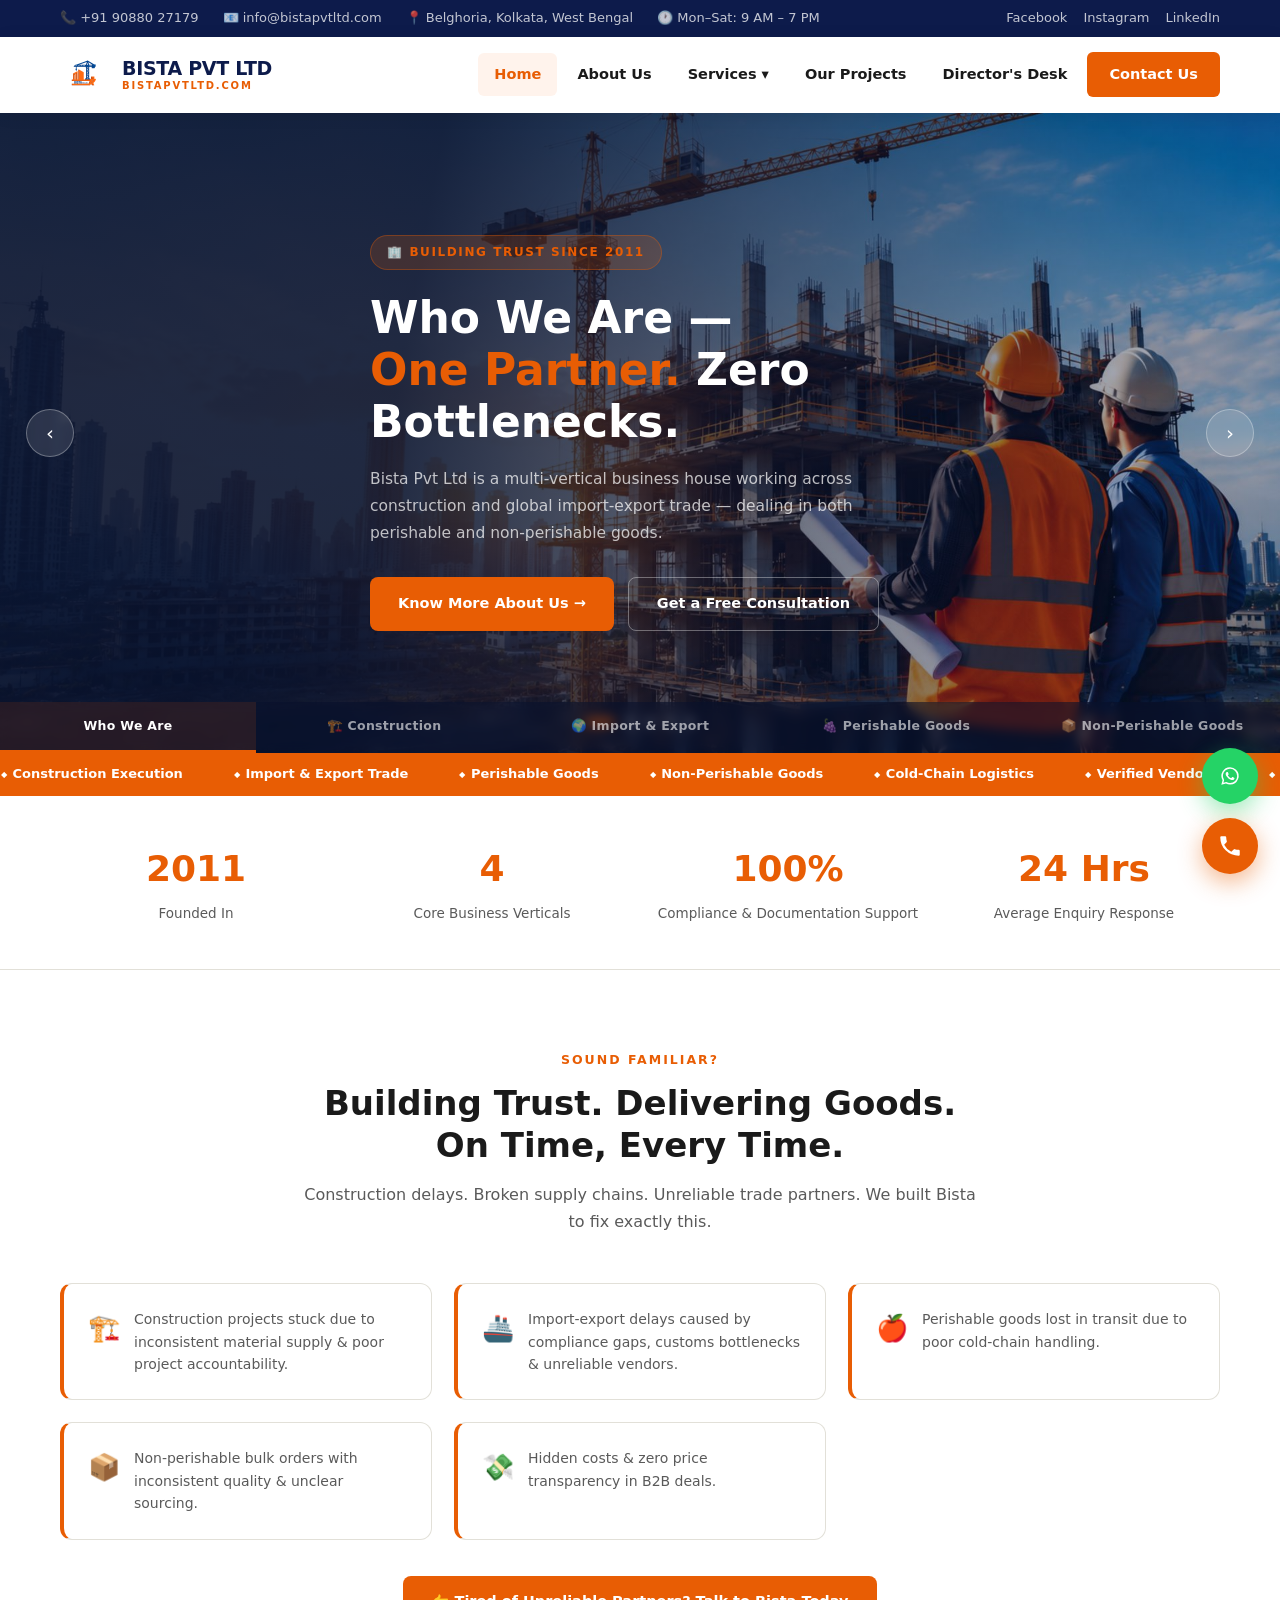
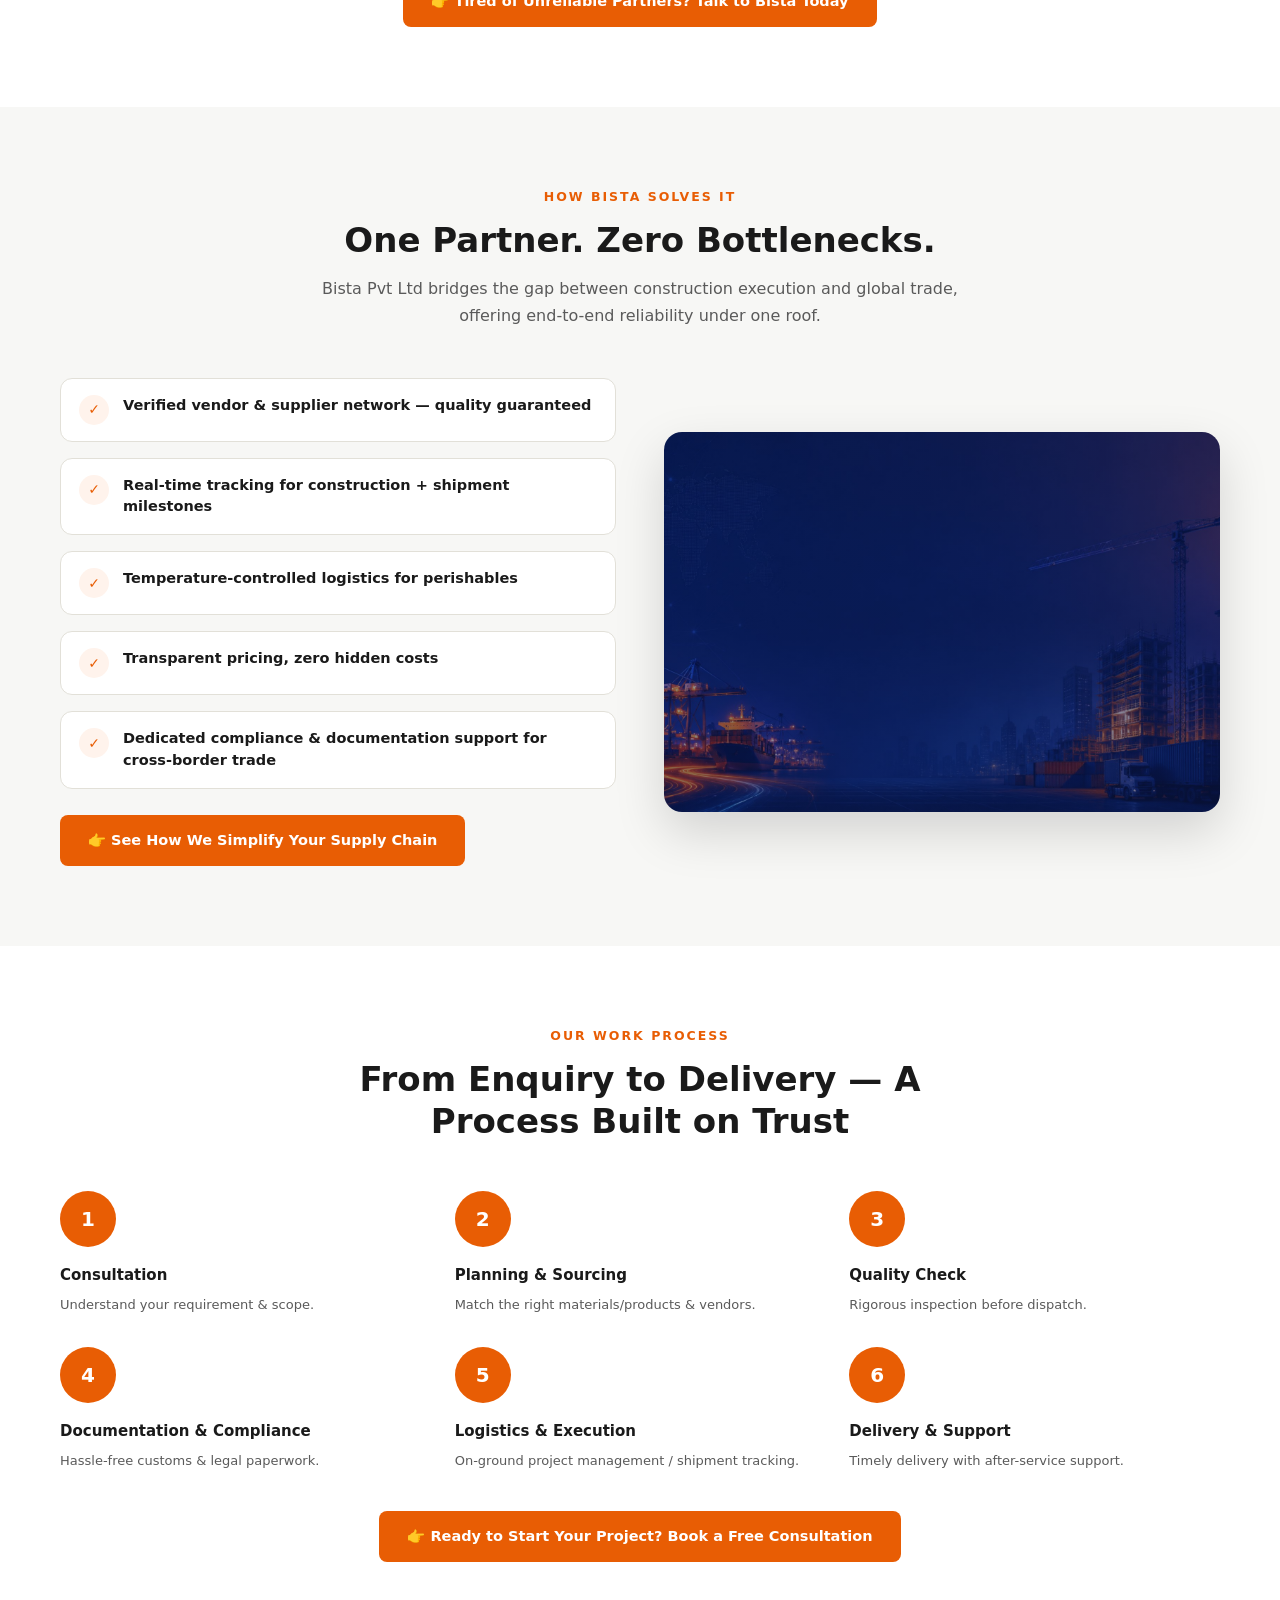
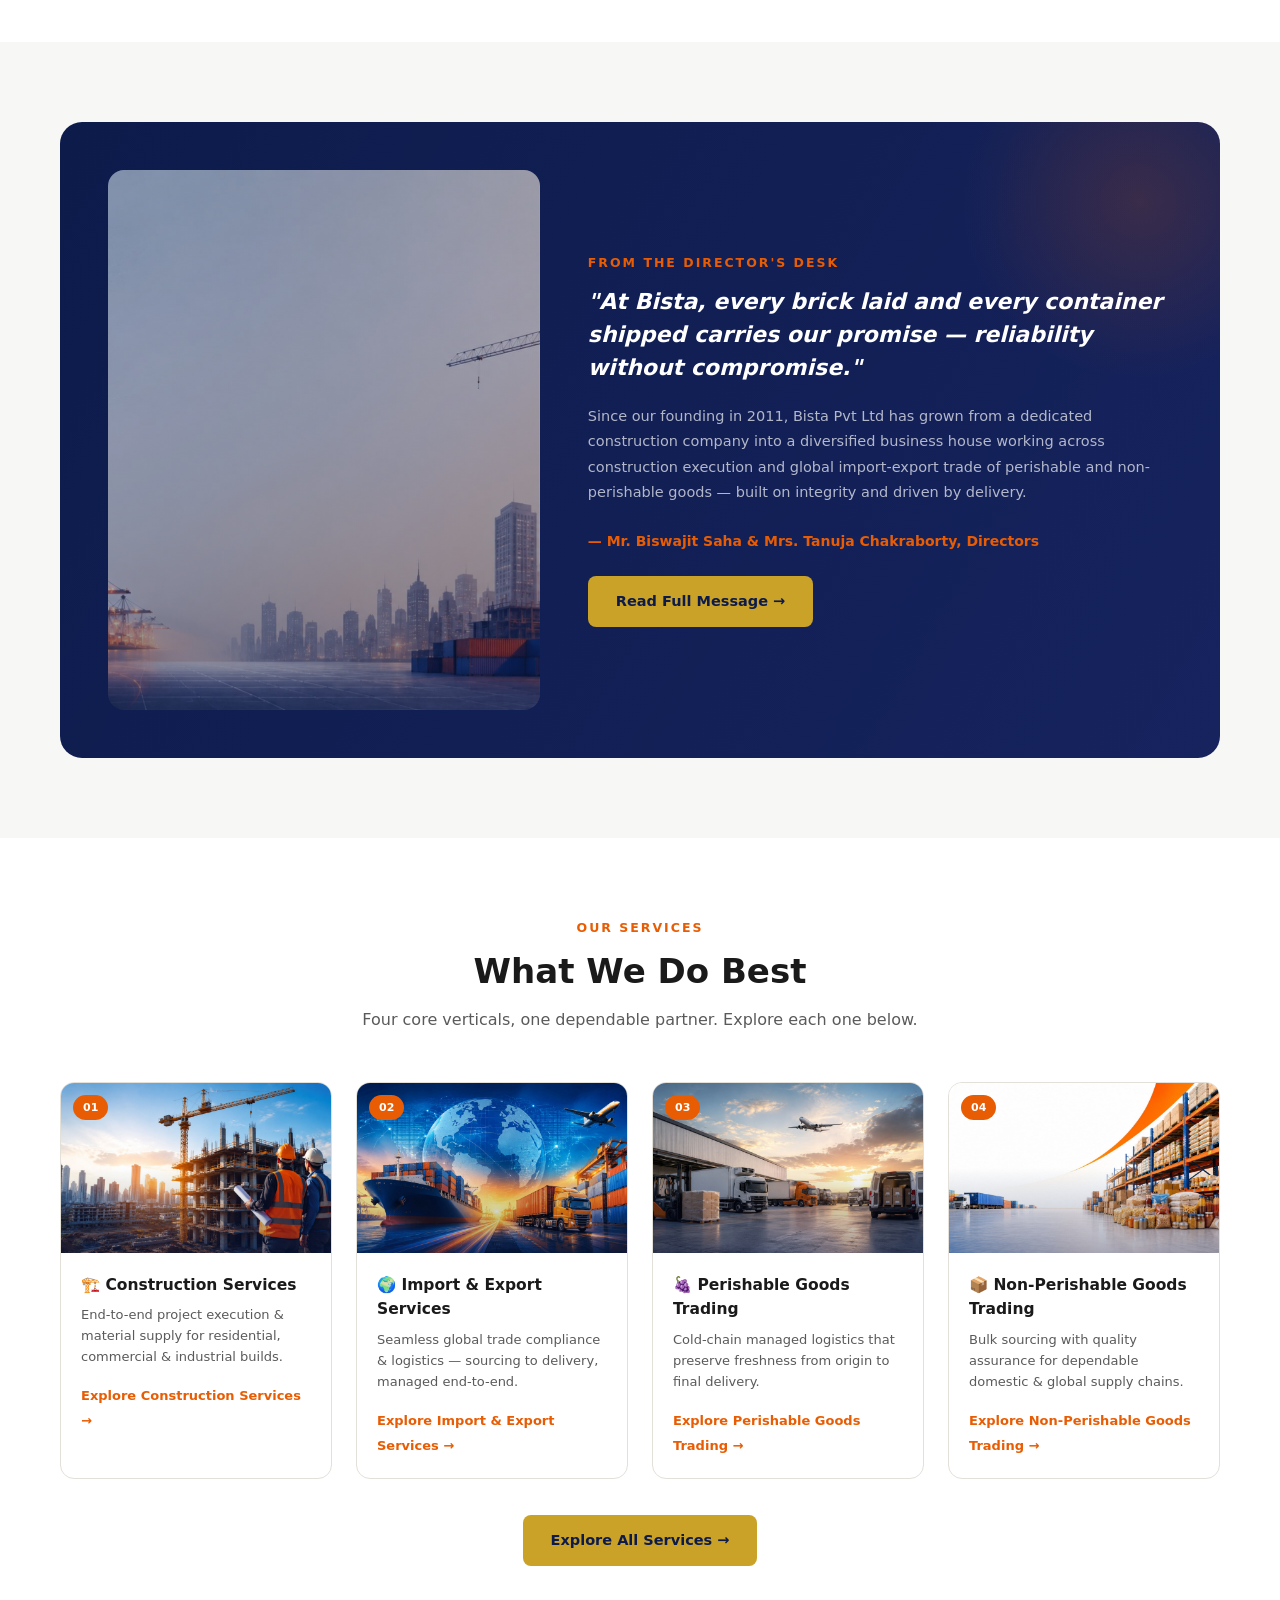
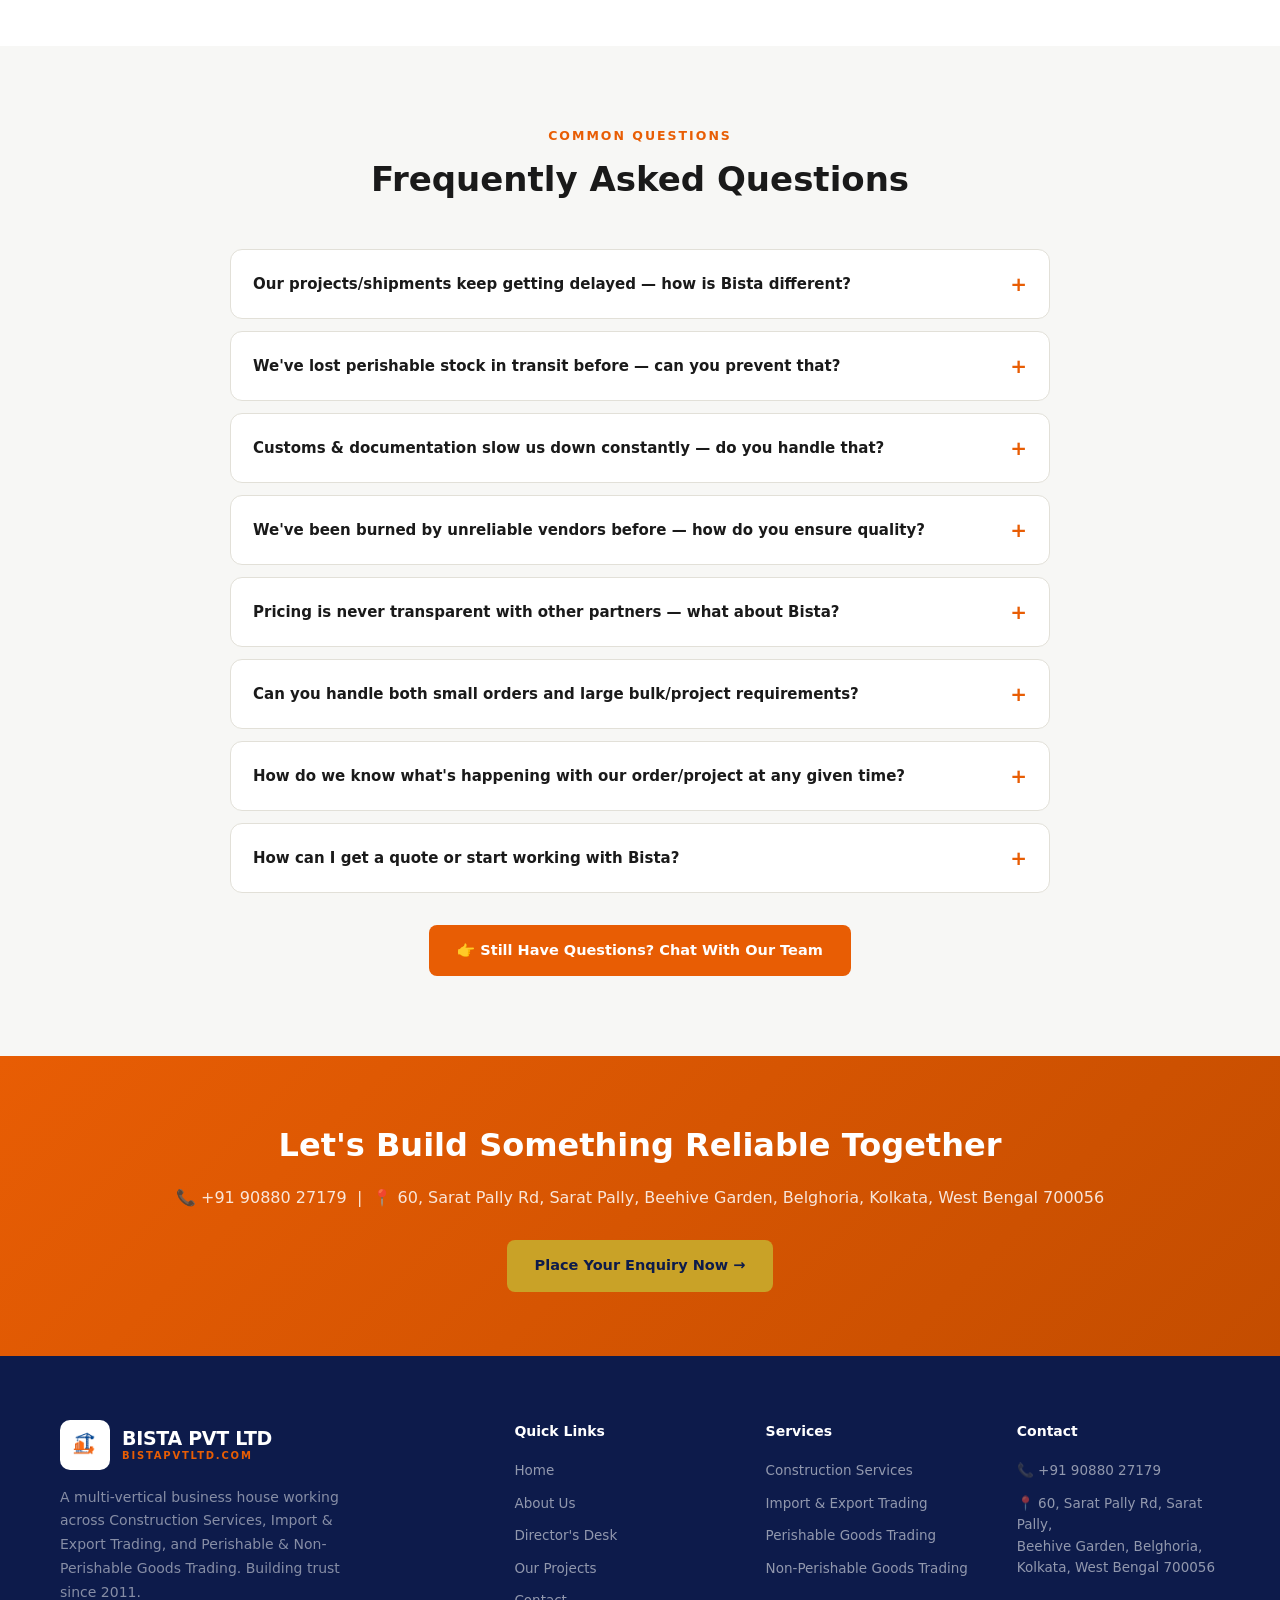
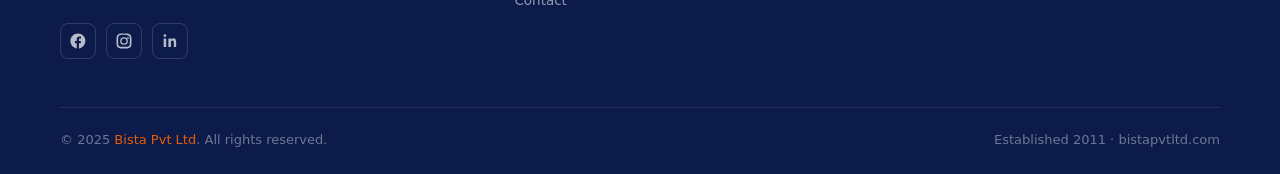
==== index.html @ a2033957 "Updated website" ====
<!DOCTYPE html>
<html lang="en">
<head>
<meta charset="UTF-8">
<meta name="viewport" content="width=device-width, initial-scale=1.0">
<title>Bista Pvt Ltd | Construction, Import-Export & Trading Solutions</title>
<meta name="description" content="Bista Pvt Ltd — multi-vertical business house across Construction Services, Import & Export Trading, and Perishable & Non-Perishable Goods Trading. Reliable, transparent, on time.">
<link rel="icon" type="image/png" href="images/logo-alt.png">
<link rel="stylesheet" href="css/style.css">
</head>
<body>

<!-- TOP BAR -->
<div class="topbar">
  <div class="container">
    <div class="topbar-left">
      <span>📞 +91 90880 27179</span>
      <span>📧 info@bistapvtltd.com</span>
      <span>📍 Belghoria, Kolkata, West Bengal</span>
      <span>🕐 Mon–Sat: 9 AM – 7 PM</span>
    </div>
    <div class="topbar-right">
      <a href="#">Facebook</a>
      <a href="#">Instagram</a>
      <a href="#">LinkedIn</a>
    </div>
  </div>
</div>

<!-- NAVBAR -->
<nav class="main-nav">
  <div class="container">
    <a href="index.html" class="logo">
      <div class="logo-icon">
        <img src="images/logo-alt.png" alt="Bista Pvt Ltd Logo">
      </div>
      <div class="logo-text">
        <strong>BISTA PVT LTD</strong>
        <span>bistapvtltd.com</span>
      </div>
    </a>
    <ul class="nav-links">
      <li class="active"><a href="index.html">Home</a></li>
      <li><a href="pages/about.html">About Us</a></li>
      <li class="dropdown">
        <a href="pages/services.html">Services ▾</a>
        <ul class="dropdown-menu">
          <li><a href="pages/services.html"><span class="dd-icon">📋</span> All Services</a></li>
          <li><a href="pages/construction-services.html"><span class="dd-icon">🏗️</span> Construction Services</a></li>
          <li><a href="pages/import-export-services.html"><span class="dd-icon">🌍</span> Import &amp; Export Services</a></li>
          <li><a href="pages/perishable-goods-trading.html"><span class="dd-icon">🍇</span> Perishable Goods Trading</a></li>
          <li><a href="pages/non-perishable-goods-trading.html"><span class="dd-icon">📦</span> Non-Perishable Goods Trading</a></li>
        </ul>
      </li>
      <li><a href="pages/projects.html">Our Projects</a></li>
      <li><a href="pages/director.html">Director's Desk</a></li>
      <li><a href="pages/contact.html" class="nav-cta">Contact Us</a></li>
    </ul>
    <button class="mobile-toggle" onclick="toggleMobileMenu()"><span></span><span></span><span></span></button>
  </div>
</nav>

<!-- HERO SLIDER -->
<section class="hero-slider" id="heroSlider">

  <div class="hero-slide active" style="background-image:url('images/construction-hero.jpg');" data-tab="0">
    <div class="hero-slide-content">
      <div class="container">
        <div class="hero-tag">🏢 Building Trust Since 2011</div>
        <h1>Who We Are —<br><span>One Partner.</span> Zero Bottlenecks.</h1>
        <p>Bista Pvt Ltd is a multi-vertical business house working across construction and global import-export trade — dealing in both perishable and non-perishable goods.</p>
        <div class="hero-btns">
          <a href="pages/about.html" class="btn btn-primary">Know More About Us →</a>
          <a href="javascript:void(0)" onclick="openLeadForm('Homepage Hero')" class="btn btn-outline">Get a Free Consultation</a>
        </div>
      </div>
    </div>
  </div>

  <div class="hero-slide" style="background-image:url('images/construction-hero.jpg');" data-tab="1">
    <div class="hero-slide-content">
      <div class="container">
        <div class="hero-tag">🏗️ Construction Services</div>
        <h1>Building Projects<br>You Can <span>Depend On.</span></h1>
        <p>Residential, commercial &amp; industrial construction backed by verified material sourcing and hands-on project management from foundation to handover.</p>
        <div class="hero-btns">
          <a href="pages/construction-services.html" class="btn btn-primary">Explore Construction Services →</a>
        </div>
      </div>
    </div>
  </div>

  <div class="hero-slide" style="background-image:url('images/import-export-hero.jpg');" data-tab="2">
    <div class="hero-slide-content">
      <div class="container">
        <div class="hero-tag">🌍 Import &amp; Export Services</div>
        <h1>Global Trade,<br><span>Delivered Reliably.</span></h1>
        <p>Seamless cross-border sourcing, compliance and logistics — connecting Indian quality with international markets, end to end.</p>
        <div class="hero-btns">
          <a href="pages/import-export-services.html" class="btn btn-primary">Explore Import &amp; Export Services →</a>
        </div>
      </div>
    </div>
  </div>

  <div class="hero-slide" style="background-image:url('images/perishable-hero.jpg');" data-tab="3">
    <div class="hero-slide-content">
      <div class="container">
        <div class="hero-tag">🍇 Perishable Goods Trading</div>
        <h1>Freshness, Preserved<br>from <span>Origin to Delivery.</span></h1>
        <p>Cold-chain managed logistics that keep perishable goods fresh and on schedule — every shipment, every time.</p>
        <div class="hero-btns">
          <a href="pages/perishable-goods-trading.html" class="btn btn-primary">Explore Perishable Goods Trading →</a>
        </div>
      </div>
    </div>
  </div>

  <div class="hero-slide" style="background-image:url('images/nonperishable-hero.jpg');" data-tab="4">
    <div class="hero-slide-content">
      <div class="container">
        <div class="hero-tag">📦 Non-Perishable Goods Trading</div>
        <h1>Bulk Sourcing,<br>Built on <span>Quality.</span></h1>
        <p>Dependable domestic &amp; international supply chains for non-perishable goods, backed by strict quality checks.</p>
        <div class="hero-btns">
          <a href="pages/non-perishable-goods-trading.html" class="btn btn-primary">Explore Non-Perishable Goods Trading →</a>
        </div>
      </div>
    </div>
  </div>

  <div class="hero-arrows">
    <div class="hero-arrow prev">‹</div>
    <div class="hero-arrow next">›</div>
  </div>
  <div class="hero-dots"></div>

  <div class="hero-tabs">
    <div class="hero-tab active" data-tab="0">Who We Are</div>
    <div class="hero-tab" data-tab="1">🏗️ Construction</div>
    <div class="hero-tab" data-tab="2">🌍 Import &amp; Export</div>
    <div class="hero-tab" data-tab="3">🍇 Perishable Goods</div>
    <div class="hero-tab" data-tab="4">📦 Non-Perishable Goods</div>
  </div>
</section>

<!-- MARQUEE -->
<div class="strip">
  <div class="strip-inner">
    <span>Construction Execution</span><span>Import &amp; Export Trade</span><span>Perishable Goods</span>
    <span>Non-Perishable Goods</span><span>Cold-Chain Logistics</span><span>Verified Vendors</span>
    <span>Customs &amp; Compliance</span><span>Transparent Pricing</span>
    <span>Construction Execution</span><span>Import &amp; Export Trade</span><span>Perishable Goods</span>
    <span>Non-Perishable Goods</span><span>Cold-Chain Logistics</span><span>Verified Vendors</span>
  </div>
</div>

<!-- STATS -->
<div class="stats-bar">
  <div class="container">
    <div class="stats-grid">
      <div class="stat-item"><div class="num">2011</div><div class="label">Founded In</div></div>
      <div class="stat-item"><div class="num">4</div><div class="label">Core Business Verticals</div></div>
      <div class="stat-item"><div class="num">100%</div><div class="label">Compliance &amp; Documentation Support</div></div>
      <div class="stat-item"><div class="num">24 Hrs</div><div class="label">Average Enquiry Response</div></div>
    </div>
  </div>
</div>

<!-- PAIN POINTS -->
<section class="section">
  <div class="container">
    <div class="section-head center">
      <div class="section-label">Sound Familiar?</div>
      <h2 class="section-title">Building Trust. Delivering Goods. On Time, Every Time.</h2>
      <p class="section-sub">Construction delays. Broken supply chains. Unreliable trade partners. We built Bista to fix exactly this.</p>
    </div>
    <div class="pain-grid">
      <div class="pain-card">
        <div class="pain-icon">🏗️</div>
        <p>Construction projects stuck due to inconsistent material supply &amp; poor project accountability.</p>
      </div>
      <div class="pain-card">
        <div class="pain-icon">🚢</div>
        <p>Import-export delays caused by compliance gaps, customs bottlenecks &amp; unreliable vendors.</p>
      </div>
      <div class="pain-card">
        <div class="pain-icon">🍎</div>
        <p>Perishable goods lost in transit due to poor cold-chain handling.</p>
      </div>
      <div class="pain-card">
        <div class="pain-icon">📦</div>
        <p>Non-perishable bulk orders with inconsistent quality &amp; unclear sourcing.</p>
      </div>
      <div class="pain-card">
        <div class="pain-icon">💸</div>
        <p>Hidden costs &amp; zero price transparency in B2B deals.</p>
      </div>
    </div>
    <div style="text-align:center; margin-top:36px;">
      <a href="javascript:void(0)" onclick="openLeadForm('Pain Points CTA')" class="btn btn-primary">👉 Tired of Unreliable Partners? Talk to Bista Today</a>
    </div>
  </div>
</section>

<!-- HOW BISTA SOLVES IT -->
<section class="section alt">
  <div class="container">
    <div class="section-head center">
      <div class="section-label">How Bista Solves It</div>
      <h2 class="section-title">One Partner. Zero Bottlenecks.</h2>
      <p class="section-sub">Bista Pvt Ltd bridges the gap between construction execution and global trade, offering end-to-end reliability under one roof.</p>
    </div>
    <div class="solve-wrap">
      <div class="solve-list">
        <div class="solve-item"><div class="solve-check">✓</div><p>Verified vendor &amp; supplier network — quality guaranteed</p></div>
        <div class="solve-item"><div class="solve-check">✓</div><p>Real-time tracking for construction + shipment milestones</p></div>
        <div class="solve-item"><div class="solve-check">✓</div><p>Temperature-controlled logistics for perishables</p></div>
        <div class="solve-item"><div class="solve-check">✓</div><p>Transparent pricing, zero hidden costs</p></div>
        <div class="solve-item"><div class="solve-check">✓</div><p>Dedicated compliance &amp; documentation support for cross-border trade</p></div>
        <div style="margin-top:10px;">
          <a href="javascript:void(0)" onclick="openLeadForm('How We Solve It CTA')" class="btn btn-primary">👉 See How We Simplify Your Supply Chain</a>
        </div>
      </div>
      <div class="solve-visual"></div>
    </div>
  </div>
</section>

<!-- WORK PROCESS -->
<section class="section">
  <div class="container">
    <div class="section-head center">
      <div class="section-label">Our Work Process</div>
      <h2 class="section-title">From Enquiry to Delivery — A Process Built on Trust</h2>
    </div>
    <div class="process-grid-6">
      <div class="step">
        <div class="step-num">1</div>
        <h4>Consultation</h4>
        <p>Understand your requirement &amp; scope.</p>
      </div>
      <div class="step">
        <div class="step-num">2</div>
        <h4>Planning &amp; Sourcing</h4>
        <p>Match the right materials/products &amp; vendors.</p>
      </div>
      <div class="step">
        <div class="step-num">3</div>
        <h4>Quality Check</h4>
        <p>Rigorous inspection before dispatch.</p>
      </div>
      <div class="step">
        <div class="step-num">4</div>
        <h4>Documentation &amp; Compliance</h4>
        <p>Hassle-free customs &amp; legal paperwork.</p>
      </div>
      <div class="step">
        <div class="step-num">5</div>
        <h4>Logistics &amp; Execution</h4>
        <p>On-ground project management / shipment tracking.</p>
      </div>
      <div class="step">
        <div class="step-num">6</div>
        <h4>Delivery &amp; Support</h4>
        <p>Timely delivery with after-service support.</p>
      </div>
    </div>
    <div style="text-align:center; margin-top:40px;">
      <a href="javascript:void(0)" onclick="openLeadForm('Process CTA')" class="btn btn-primary">👉 Ready to Start Your Project? Book a Free Consultation</a>
    </div>
  </div>
</section>

<!-- DIRECTOR'S DESK -->
<section class="section alt">
  <div class="container">
    <div class="director-wrap">
      <div class="director-photo"></div>
      <div>
        <div class="section-label" style="color:var(--orange);">From the Director's Desk</div>
        <p class="director-quote">"At Bista, every brick laid and every container shipped carries our promise — reliability without compromise."</p>
        <p class="director-sub">Since our founding in 2011, Bista Pvt Ltd has grown from a dedicated construction company into a diversified business house working across construction execution and global import-export trade of perishable and non-perishable goods — built on integrity and driven by delivery.</p>
        <p class="director-names">— Mr. Biswajit Saha &amp; Mrs. Tanuja Chakraborty, Directors</p>
        <a href="pages/director.html" class="btn btn-gold">Read Full Message →</a>
      </div>
    </div>
  </div>
</section>

<!-- SERVICES — PHOTO CARD GRID -->
<section class="section" id="services">
  <div class="container">
    <div class="section-head center">
      <div class="section-label">Our Services</div>
      <h2 class="section-title">What We Do Best</h2>
      <p class="section-sub">Four core verticals, one dependable partner. Explore each one below.</p>
    </div>

    <div class="service-photo-grid">
      <a href="pages/construction-services.html" class="service-photo-card">
        <div class="photo" style="background-image:url('images/construction-hero.jpg');"><span class="num">01</span></div>
        <div class="body">
          <h4>🏗️ Construction Services</h4>
          <p>End-to-end project execution &amp; material supply for residential, commercial &amp; industrial builds.</p>
          <span class="link">Explore Construction Services →</span>
        </div>
      </a>
      <a href="pages/import-export-services.html" class="service-photo-card">
        <div class="photo" style="background-image:url('images/import-export-hero.jpg');"><span class="num">02</span></div>
        <div class="body">
          <h4>🌍 Import &amp; Export Services</h4>
          <p>Seamless global trade compliance &amp; logistics — sourcing to delivery, managed end-to-end.</p>
          <span class="link">Explore Import &amp; Export Services →</span>
        </div>
      </a>
      <a href="pages/perishable-goods-trading.html" class="service-photo-card">
        <div class="photo" style="background-image:url('images/perishable-hero.jpg');"><span class="num">03</span></div>
        <div class="body">
          <h4>🍇 Perishable Goods Trading</h4>
          <p>Cold-chain managed logistics that preserve freshness from origin to final delivery.</p>
          <span class="link">Explore Perishable Goods Trading →</span>
        </div>
      </a>
      <a href="pages/non-perishable-goods-trading.html" class="service-photo-card">
        <div class="photo" style="background-image:url('images/nonperishable-hero.jpg');"><span class="num">04</span></div>
        <div class="body">
          <h4>📦 Non-Perishable Goods Trading</h4>
          <p>Bulk sourcing with quality assurance for dependable domestic &amp; global supply chains.</p>
          <span class="link">Explore Non-Perishable Goods Trading →</span>
        </div>
      </a>
    </div>

    <div style="text-align:center; margin-top:36px;">
      <a href="pages/services.html" class="btn btn-gold">Explore All Services →</a>
    </div>
  </div>
</section>

<!-- FAQ -->
<section class="section alt">
  <div class="container">
    <div class="section-head center">
      <div class="section-label">Common Questions</div>
      <h2 class="section-title">Frequently Asked Questions</h2>
    </div>
    <div class="faq-list">
      <div class="faq-item">
        <div class="faq-q">Our projects/shipments keep getting delayed — how is Bista different? <span class="faq-plus">+</span></div>
        <div class="faq-a"><p>We track every milestone in real time, so delays are caught early, not after the damage is done.</p></div>
      </div>
      <div class="faq-item">
        <div class="faq-q">We've lost perishable stock in transit before — can you prevent that? <span class="faq-plus">+</span></div>
        <div class="faq-a"><p>Yes, our cold-chain managed logistics keep freshness intact from pickup to delivery.</p></div>
      </div>
      <div class="faq-item">
        <div class="faq-q">Customs &amp; documentation slow us down constantly — do you handle that? <span class="faq-plus">+</span></div>
        <div class="faq-a"><p>Fully. Our team manages compliance &amp; paperwork end-to-end, so shipments don't get stuck.</p></div>
      </div>
      <div class="faq-item">
        <div class="faq-q">We've been burned by unreliable vendors before — how do you ensure quality? <span class="faq-plus">+</span></div>
        <div class="faq-a"><p>Every supplier is pre-verified, and goods go through multi-stage inspection before dispatch.</p></div>
      </div>
      <div class="faq-item">
        <div class="faq-q">Pricing is never transparent with other partners — what about Bista? <span class="faq-plus">+</span></div>
        <div class="faq-a"><p>No hidden costs. You get clear, upfront pricing before work begins.</p></div>
      </div>
      <div class="faq-item">
        <div class="faq-q">Can you handle both small orders and large bulk/project requirements? <span class="faq-plus">+</span></div>
        <div class="faq-a"><p>Yes, we scale our team, sourcing, and logistics to match your order or project size.</p></div>
      </div>
      <div class="faq-item">
        <div class="faq-q">How do we know what's happening with our order/project at any given time? <span class="faq-plus">+</span></div>
        <div class="faq-a"><p>You get visibility at every stage — sourcing, quality check, dispatch, and delivery.</p></div>
      </div>
      <div class="faq-item">
        <div class="faq-q">How can I get a quote or start working with Bista? <span class="faq-plus">+</span></div>
        <div class="faq-a"><p>Fill the enquiry form or contact us directly — response within 24 hours.</p></div>
      </div>
    </div>
    <div style="text-align:center; margin-top:32px;">
      <a href="javascript:void(0)" onclick="openLeadForm('FAQ CTA')" class="btn btn-primary">👉 Still Have Questions? Chat With Our Team</a>
    </div>
  </div>
</section>

<!-- CTA / CONTACT FOOTER -->
<div class="cta-banner">
  <div class="container">
    <h2>Let's Build Something Reliable Together</h2>
    <p>📞 +91 90880 27179 &nbsp;|&nbsp; 📍 60, Sarat Pally Rd, Sarat Pally, Beehive Garden, Belghoria, Kolkata, West Bengal 700056</p>
    <div class="cta-btns">
      <a href="javascript:void(0)" onclick="openLeadForm('Contact Footer CTA')" class="btn btn-gold">Place Your Enquiry Now →</a>
    </div>
  </div>
</div>

<!-- FOOTER -->
<footer>
  <div class="container">
    <div class="footer-grid">
      <div class="footer-brand">
        <a href="index.html" class="footer-logo">
          <div class="logo-icon"><img src="images/logo-alt.png" alt="Bista Pvt Ltd Logo"></div>
          <div class="logo-text"><strong>BISTA PVT LTD</strong><span>bistapvtltd.com</span></div>
        </a>
        <p>A multi-vertical business house working across Construction Services, Import &amp; Export Trading, and Perishable &amp; Non-Perishable Goods Trading. Building trust since 2011.</p>
        <div class="social-links">
          <a href="#" class="social-link" title="Facebook" aria-label="Facebook"><svg viewBox="0 0 24 24"><path d="M22 12.06C22 6.48 17.52 2 11.94 2S1.88 6.48 1.88 12.06c0 5.02 3.66 9.18 8.44 9.94v-7.03H7.9v-2.91h2.42V9.86c0-2.39 1.42-3.71 3.6-3.71 1.04 0 2.13.19 2.13.19v2.35h-1.2c-1.18 0-1.55.74-1.55 1.5v1.8h2.64l-.42 2.91h-2.22V22c4.78-.76 8.44-4.92 8.44-9.94z"/></svg></a>
          <a href="#" class="social-link" title="Instagram" aria-label="Instagram"><svg viewBox="0 0 24 24"><path d="M12 2c2.72 0 3.06.01 4.12.06 1.06.05 1.79.22 2.43.47.66.26 1.22.6 1.77 1.16.55.55.9 1.11 1.16 1.77.25.64.42 1.37.47 2.43.05 1.06.06 1.4.06 4.12s-.01 3.06-.06 4.12c-.05 1.06-.22 1.79-.47 2.43-.26.66-.6 1.22-1.16 1.77-.55.55-1.11.9-1.77 1.16-.64.25-1.37.42-2.43.47-1.06.05-1.4.06-4.12.06s-3.06-.01-4.12-.06c-1.06-.05-1.79-.22-2.43-.47-.66-.26-1.22-.6-1.77-1.16-.55-.55-.9-1.11-1.16-1.77-.25-.64-.42-1.37-.47-2.43C2.01 15.06 2 14.72 2 12s.01-3.06.06-4.12c.05-1.06.22-1.79.47-2.43.26-.66.6-1.22 1.16-1.77.55-.55 1.11-.9 1.77-1.16.64-.25 1.37-.42 2.43-.47C8.94 2.01 9.28 2 12 2zm0 1.8c-2.67 0-2.99.01-4.04.06-.87.04-1.34.18-1.66.31-.42.16-.71.36-1.02.67-.31.31-.51.6-.67 1.02-.13.32-.27.79-.31 1.66C4.25 8.71 4.24 9.03 4.24 12s.01 2.99.06 4.04c.04.87.18 1.34.31 1.66.16.42.36.71.67 1.02.31.31.6.51 1.02.67.32.13.79.27 1.66.31 1.05.05 1.37.06 4.04.06s2.99-.01 4.04-.06c.87-.04 1.34-.18 1.66-.31.42-.16.71-.36 1.02-.67.31-.31.51-.6.67-1.02.13-.32.27-.79.31-1.66.05-1.05.06-1.37.06-4.04s-.01-2.99-.06-4.04c-.04-.87-.18-1.34-.31-1.66-.16-.42-.36-.71-.67-1.02-.31-.31-.6-.51-1.02-.67-.32-.13-.79-.27-1.66-.31C14.99 3.81 14.67 3.8 12 3.8zm0 3.05a5.15 5.15 0 1 1 0 10.3 5.15 5.15 0 0 1 0-10.3zm0 1.8a3.35 3.35 0 1 0 0 6.7 3.35 3.35 0 0 0 0-6.7zm5.35-2a1.2 1.2 0 1 1 0 2.4 1.2 1.2 0 0 1 0-2.4z"/></svg></a>
          <a href="#" class="social-link" title="LinkedIn" aria-label="LinkedIn"><svg viewBox="0 0 24 24"><path d="M6.94 8.5H3.56V20h3.38V8.5zM5.25 3c-1.15 0-1.9.76-1.9 1.76 0 .98.73 1.76 1.87 1.76h.02c1.17 0 1.9-.78 1.9-1.76C7.12 3.76 6.4 3 5.25 3zM20.45 20h-3.38v-6.1c0-1.46-.52-2.46-1.83-2.46-1 0-1.6.67-1.86 1.32-.1.23-.12.55-.12.87V20H9.9s.04-10.53 0-11.5h3.38v1.63c.45-.7 1.25-1.7 3.04-1.7 2.22 0 3.88 1.45 3.88 4.56V20z"/></svg></a>
        </div>
      </div>
      <div class="footer-col">
        <h4>Quick Links</h4>
        <a href="index.html">Home</a>
        <a href="pages/about.html">About Us</a>
        <a href="pages/director.html">Director's Desk</a>
        <a href="pages/projects.html">Our Projects</a>
        <a href="pages/contact.html">Contact</a>
      </div>
      <div class="footer-col">
        <h4>Services</h4>
        <a href="pages/construction-services.html">Construction Services</a>
        <a href="pages/import-export-services.html">Import &amp; Export Trading</a>
        <a href="pages/perishable-goods-trading.html">Perishable Goods Trading</a>
        <a href="pages/non-perishable-goods-trading.html">Non-Perishable Goods Trading</a>
      </div>
      <div class="footer-col">
        <h4>Contact</h4>
        <p>📞 +91 90880 27179</p>
        <p>📍 60, Sarat Pally Rd, Sarat Pally,<br>Beehive Garden, Belghoria,<br>Kolkata, West Bengal 700056</p>
      </div>
    </div>
    <div class="footer-bottom">
      <span>© 2025 <span class="brand">Bista Pvt Ltd</span>. All rights reserved.</span>
      <span>Established 2011 · bistapvtltd.com</span>
    </div>
  </div>
</footer>

<!-- FLOATING ACTION BUTTONS -->
<div class="float-stack">
  <a href="https://wa.me/919088027179" target="_blank" rel="noopener" class="float-btn wa" title="Chat on WhatsApp">
    <svg viewBox="0 0 24 24"><path d="M17.6 6.32A7.85 7.85 0 0 0 12.05 4a7.94 7.94 0 0 0-6.9 11.9L4 20l4.2-1.1a7.9 7.9 0 0 0 3.85 1h.01a7.94 7.94 0 0 0 5.54-13.58zm-5.55 12.2h-.01a6.6 6.6 0 0 1-3.36-.92l-.24-.14-2.5.66.67-2.44-.16-.25a6.58 6.58 0 0 1 10.24-8.16 6.5 6.5 0 0 1 1.94 4.65 6.6 6.6 0 0 1-6.58 6.6zm3.6-4.93c-.2-.1-1.17-.58-1.35-.64-.18-.07-.31-.1-.45.1-.13.19-.51.64-.62.78-.11.13-.23.15-.42.05-.2-.1-.83-.3-1.58-.97a5.9 5.9 0 0 1-1.1-1.35c-.11-.2 0-.3.09-.4.09-.1.2-.24.3-.36.1-.12.13-.2.2-.33.06-.13.03-.25-.02-.35-.05-.1-.45-1.07-.61-1.47-.16-.38-.33-.33-.45-.34h-.38c-.13 0-.35.05-.53.25s-.7.68-.7 1.65.72 1.92.82 2.05c.1.13 1.4 2.15 3.4 3.01.48.2.85.33 1.14.42.48.15.91.13 1.26.08.38-.06 1.17-.48 1.34-.94.16-.46.16-.86.11-.94-.05-.09-.18-.14-.38-.24z"/></svg>
  </a>
  <a href="tel:+919088027179" class="float-btn call" title="Call Bista Pvt Ltd">
    <svg viewBox="0 0 24 24"><path d="M6.62 10.79a15.05 15.05 0 0 0 6.59 6.59l2.2-2.2a1 1 0 0 1 1.02-.24 11.36 11.36 0 0 0 3.57.57 1 1 0 0 1 1 1V20a1 1 0 0 1-1 1A17 17 0 0 1 3 4a1 1 0 0 1 1-1h3.5a1 1 0 0 1 1 1 11.36 11.36 0 0 0 .57 3.57 1 1 0 0 1-.25 1.02z"/></svg>
  </a>
</div>

<!-- LEAD FORM MODAL -->
<div class="modal-overlay" id="leadModal">
  <div class="modal-box">
    <span class="modal-close" onclick="closeLeadForm()">✕</span>
    <h3>Place Your Enquiry</h3>
    <p class="modal-sub">Fill this in and our team will respond within 24 hours.</p>
    <form id="leadForm" onsubmit="submitLeadForm(event)">
      <input type="hidden" id="leadSource" name="source">
      <div class="form-group">
        <label>Your Name *</label>
        <input type="text" name="name" placeholder="Eg: Rajesh Kumar">
      </div>
      <div class="form-group">
        <label>Phone Number *</label>
        <input type="tel" name="phone" placeholder="+91 XXXXX XXXXX">
      </div>
      <div class="form-group">
        <label>What Are You Looking For?</label>
        <select name="service">
          <option value="">Select a service</option>
          <option>Construction Services</option>
          <option>Import &amp; Export Services</option>
          <option>Perishable Goods Trading</option>
          <option>Non-Perishable Goods Trading</option>
          <option>General Enquiry</option>
        </select>
      </div>
      <div class="form-group">
        <label>Message</label>
        <textarea name="message" placeholder="Tell us what you need..."></textarea>
      </div>
      <button type="submit" class="btn btn-primary btn-block">Submit Enquiry →</button>
    </form>
  </div>
</div>

<script src="js/main.js"></script>
</body>
</html>
---- css/style.css ----
/* ===========================================================
   BISTA PVT LTD — MAIN STYLESHEET
   =========================================================== */
:root {
  --navy: #0D1B4B;
  --navy-light: #16235E;
  --orange: #E85D04;
  --orange-dark: #C44D00;
  --orange-light: #FFF3EC;
  --gold: #C9A227;
  --charcoal: #1A1A1A;
  --gray: #5A5A5A;
  --light-bg: #F7F7F5;
  --white: #FFFFFF;
  --border: #E2E0D8;
  --green: #25D366;
  --font: 'Segoe UI', system-ui, -apple-system, sans-serif;
}

* { margin: 0; padding: 0; box-sizing: border-box; }

body {
  font-family: var(--font);
  color: var(--charcoal);
  background: var(--white);
  line-height: 1.6;
}

a { text-decoration: none; color: inherit; }
ul { list-style: none; }
img { max-width: 100%; display: block; }

.container { max-width: 1240px; margin: 0 auto; padding: 0 40px; }

/* ===================== TOP BAR ===================== */
.topbar {
  background: var(--navy);
  color: rgba(255,255,255,0.75);
  font-size: 13px;
  padding: 8px 0;
}
.topbar .container {
  display: flex; justify-content: space-between; align-items: center;
}
.topbar-left { display: flex; gap: 24px; }
.topbar-left span { display: flex; align-items: center; gap: 6px; }
.topbar-right { display: flex; gap: 16px; }
.topbar-right a { color: rgba(255,255,255,0.75); transition: color .2s; }
.topbar-right a:hover { color: var(--orange); }

/* ===================== NAVBAR ===================== */
nav.main-nav {
  position: sticky; top: 0; z-index: 200;
  background: var(--white);
  box-shadow: 0 2px 16px rgba(0,0,0,0.08);
}
nav.main-nav .container {
  display: flex; align-items: center; justify-content: space-between;
  height: 76px;
}
.logo { display: flex; align-items: center; gap: 12px; }
.logo-icon {
  width: 50px; height: 50px;
  display: flex; align-items: center; justify-content: center;
  flex-shrink: 0;
}
.logo-icon img { width: 100%; height: 100%; object-fit: contain; }
.logo-text { line-height: 1.2; }
.logo-text strong { display: block; font-size: 19px; font-weight: 800; color: var(--navy); letter-spacing: -0.3px; }
.logo-text span { display: block; font-size: 10px; font-weight: 600; color: var(--orange); letter-spacing: 1.8px; text-transform: uppercase; }

.nav-links { display: flex; align-items: center; gap: 4px; }
.nav-links > li { position: relative; }
.nav-links > li > a {
  display: block; padding: 10px 16px; font-size: 14.5px; font-weight: 600;
  color: var(--charcoal); border-radius: 6px; transition: all .2s;
}
.nav-links > li > a:hover, .nav-links > li.active > a { color: var(--orange); background: var(--orange-light); }

.dropdown { position: relative; }
.dropdown-menu {
  position: absolute; top: 100%; left: 0; background: var(--white);
  min-width: 260px; box-shadow: 0 12px 32px rgba(0,0,0,0.12);
  border-radius: 10px; padding: 10px; opacity: 0; visibility: hidden;
  transform: translateY(8px); transition: all .2s; border: 1px solid var(--border);
}
.dropdown:hover .dropdown-menu { opacity: 1; visibility: visible; transform: translateY(0); }
.dropdown-menu li a {
  display: flex; align-items: center; gap: 10px; padding: 10px 12px;
  border-radius: 8px; font-size: 13.5px; font-weight: 500; color: var(--charcoal);
  transition: all .15s;
}
.dropdown-menu li a:hover { background: var(--orange-light); color: var(--orange); padding-left: 16px; }
.dropdown-menu li a .dd-icon { font-size: 16px; width: 22px; text-align: center; }

.nav-cta {
  background: var(--orange); color: #fff !important; padding: 11px 22px !important;
  border-radius: 8px; font-weight: 700 !important; transition: background .2s !important;
}
.nav-cta:hover { background: var(--orange-dark) !important; }

.mobile-toggle { display: none; flex-direction: column; gap: 5px; cursor: pointer; background: none; border: none; }
.mobile-toggle span { width: 26px; height: 3px; background: var(--navy); border-radius: 2px; }

/* ===================== HERO SLIDER (animated, 4 services) ===================== */
.hero-slider { position: relative; overflow: hidden; height: 640px; background: var(--navy); }
.hero-slide {
  position: absolute; inset: 0; opacity: 0; visibility: hidden;
  transition: opacity 1.1s ease, visibility 1.1s;
  background-size: cover; background-position: center; z-index: 1;
}
.hero-slide.active { opacity: 1; visibility: visible; z-index: 2; }
.hero-slide::before {
  content: ''; position: absolute; inset: 0;
  background: linear-gradient(100deg, rgba(8,18,45,0.90) 32%, rgba(8,18,45,0.45) 75%, rgba(8,18,45,0.25) 100%);
}
.hero-slide-content { position: relative; z-index: 3; height: 100%; display: flex; align-items: center; }
.hero-slide-content .container { max-width: 620px; }
.hero-tag {
  display: inline-flex; align-items: center; gap: 8px; background: rgba(232,93,4,0.18);
  color: var(--orange); font-size: 12px; font-weight: 700; letter-spacing: 1.6px; text-transform: uppercase;
  padding: 7px 16px; border-radius: 20px; margin-bottom: 22px; border: 1px solid rgba(232,93,4,0.35);
}
.hero-slide-content h1 { font-size: 44px; font-weight: 800; color: #fff; line-height: 1.18; margin-bottom: 18px; }
.hero-slide-content h1 span { color: var(--orange); }
.hero-slide-content p { color: rgba(255,255,255,0.72); font-size: 15.5px; line-height: 1.75; margin-bottom: 30px; max-width: 520px; }
.hero-btns { display: flex; gap: 14px; flex-wrap: wrap; }

.hero-arrows { position: absolute; top: 50%; transform: translateY(-50%); display: flex; justify-content: space-between; width: 100%; padding: 0 26px; z-index: 5; pointer-events: none; }
.hero-arrow {
  pointer-events: all; width: 48px; height: 48px; border-radius: 50%; background: rgba(255,255,255,0.12);
  border: 1px solid rgba(255,255,255,0.3); color: #fff; display: flex; align-items: center; justify-content: center;
  cursor: pointer; font-size: 20px; transition: all .2s; backdrop-filter: blur(4px);
}
.hero-arrow:hover { background: var(--orange); border-color: var(--orange); }
.hero-dots { position: absolute; bottom: 26px; left: 50%; transform: translateX(-50%); display: flex; gap: 10px; z-index: 5; }
.hero-dot { width: 10px; height: 10px; border-radius: 50%; background: rgba(255,255,255,0.4); cursor: pointer; transition: all .25s; }
.hero-dot.active { background: var(--orange); width: 30px; border-radius: 6px; }
.hero-progress { position: absolute; bottom: 0; left: 0; height: 4px; background: var(--orange); z-index: 5; width: 0%; }

/* small service labels strip along the bottom edge of the slider */
.hero-tabs { position: absolute; bottom: 0; left: 0; right: 0; z-index: 5; display: flex; background: rgba(8,18,45,0.55); backdrop-filter: blur(6px); }
.hero-tab {
  flex: 1; text-align: center; padding: 14px 8px; font-size: 12.5px; font-weight: 700; color: rgba(255,255,255,0.6);
  cursor: pointer; border-bottom: 3px solid transparent; transition: all .25s; letter-spacing: 0.3px;
}
.hero-tab.active { color: #fff; border-bottom-color: var(--orange); background: rgba(232,93,4,0.12); }
.hero-tab:hover { color: #fff; }

.btn {
  display: inline-flex; align-items: center; gap: 8px; padding: 14px 28px; border-radius: 8px;
  font-weight: 700; font-size: 14.5px; cursor: pointer; border: none; transition: all .2s;
}
.btn-primary { background: var(--orange); color: #fff; }
.btn-primary:hover { background: var(--orange-dark); transform: translateY(-2px); box-shadow: 0 10px 24px rgba(232,93,4,0.3); }
.btn-outline { background: transparent; color: #fff; border: 1.5px solid rgba(255,255,255,0.35); }
.btn-outline:hover { border-color: #fff; background: rgba(255,255,255,0.08); }
.btn-gold { background: var(--gold); color: var(--navy); }
.btn-gold:hover { background: #b08e1f; transform: translateY(-2px); }
.btn-block { width: 100%; justify-content: center; padding: 14px; }

.hero-cards { display: grid; gap: 16px; }
.hero-division-card {
  background: rgba(255,255,255,0.07); border: 1px solid rgba(255,255,255,0.14);
  border-radius: 14px; padding: 22px; display: flex; gap: 16px; align-items: flex-start;
  transition: all .25s; cursor: pointer;
}
.hero-division-card:hover { background: rgba(255,255,255,0.12); transform: translateX(6px); }
.hdc-icon {
  width: 52px; height: 52px; border-radius: 12px; background: var(--orange);
  display: flex; align-items: center; justify-content: center; font-size: 24px; flex-shrink: 0;
}
.hdc-text h4 { color: #fff; font-size: 16px; font-weight: 700; margin-bottom: 4px; }
.hdc-text p { color: rgba(255,255,255,0.6); font-size: 13px; line-height: 1.5; }

/* ===================== STRIP / MARQUEE ===================== */
.strip {
  background: var(--orange); padding: 11px 0; overflow: hidden;
}
.strip-inner { display: flex; gap: 50px; animation: marquee 22s linear infinite; width: max-content; }
@keyframes marquee { from { transform: translateX(0); } to { transform: translateX(-50%); } }
.strip-inner span { font-size: 13px; font-weight: 700; color: #fff; white-space: nowrap; }
.strip-inner span::before { content: '⬥  '; }

/* ===================== STATS BAR ===================== */
.stats-bar { background: var(--white); padding: 44px 0; border-bottom: 1px solid var(--border); }
.stats-grid { display: grid; grid-template-columns: repeat(4, 1fr); gap: 24px; text-align: center; }
.stat-item .num { font-size: 36px; font-weight: 800; color: var(--orange); }
.stat-item .label { font-size: 13.5px; color: var(--gray); margin-top: 6px; }

/* ===================== SECTIONS ===================== */
.section { padding: 80px 0; }
.section.alt { background: var(--light-bg); }
.section.dark { background: var(--navy); color: #fff; }
.section-head { max-width: 680px; margin-bottom: 48px; }
.section-head.center { margin-left: auto; margin-right: auto; text-align: center; }
.section-label {
  font-size: 12.5px; font-weight: 800; letter-spacing: 2px; text-transform: uppercase;
  color: var(--orange); margin-bottom: 12px;
}
.section-title { font-size: 34px; font-weight: 800; line-height: 1.25; margin-bottom: 14px; }
.section.dark .section-title { color: #fff; }
.section-sub { font-size: 16px; color: var(--gray); line-height: 1.7; }
.section.dark .section-sub { color: rgba(255,255,255,0.65); }

/* ===================== DIVISION CARDS (3 business units) ===================== */
.divisions-grid { display: grid; grid-template-columns: repeat(3, 1fr); gap: 28px; }
.division-card {
  background: #fff; border: 1px solid var(--border); border-radius: 18px; overflow: hidden;
  transition: all .3s; box-shadow: 0 2px 12px rgba(0,0,0,0.04);
}
.division-card:hover { box-shadow: 0 16px 40px rgba(0,0,0,0.1); transform: translateY(-6px); }
.division-banner {
  height: 130px; display: flex; align-items: center; justify-content: center; font-size: 52px;
  color: #fff;
}
.division-banner.b1 { background: linear-gradient(135deg, var(--navy), var(--navy-light)); }
.division-banner.b2 { background: linear-gradient(135deg, var(--orange), var(--orange-dark)); }
.division-banner.b3 { background: linear-gradient(135deg, var(--gold), #8a6f1a); }
.division-body { padding: 28px; }
.division-body h3 { font-size: 20px; font-weight: 800; margin-bottom: 10px; }
.division-body p { font-size: 14px; color: var(--gray); line-height: 1.65; margin-bottom: 18px; min-height: 64px; }
.division-list { margin-bottom: 20px; }
.division-list li { font-size: 13px; color: var(--gray); padding: 4px 0; display: flex; align-items: center; gap: 8px; }
.division-list li::before { content: '✓'; color: var(--orange); font-weight: 800; }
.division-link { font-size: 14px; font-weight: 700; color: var(--orange); display: inline-flex; align-items: center; gap: 6px; }
.division-link:hover { gap: 10px; }

/* ===================== FEATURE / WHY CARDS ===================== */
.features-grid { display: grid; grid-template-columns: repeat(4, 1fr); gap: 22px; }
.feature-card {
  background: #fff; border: 1px solid var(--border); border-radius: 14px; padding: 26px;
  transition: all .2s;
}
.feature-card:hover { box-shadow: 0 10px 30px rgba(0,0,0,0.08); transform: translateY(-3px); }
.feature-icon {
  width: 50px; height: 50px; background: var(--orange-light); border-radius: 12px;
  display: flex; align-items: center; justify-content: center; font-size: 24px; margin-bottom: 16px;
}
.feature-card h4 { font-size: 16px; font-weight: 700; margin-bottom: 8px; }
.feature-card p { font-size: 13.5px; color: var(--gray); line-height: 1.6; }

/* ===================== PRODUCT / CATEGORY GRID ===================== */
.category-tabs { display: flex; gap: 10px; flex-wrap: wrap; margin-bottom: 36px; }
.cat-tab {
  padding: 9px 20px; border-radius: 24px; border: 1.5px solid var(--border);
  background: #fff; font-size: 13.5px; font-weight: 600; cursor: pointer; transition: all .2s;
}
.cat-tab.active, .cat-tab:hover { background: var(--orange); color: #fff; border-color: var(--orange); }

.products-grid { display: grid; grid-template-columns: repeat(4, 1fr); gap: 22px; }
.product-card {
  background: #fff; border: 1px solid var(--border); border-radius: 14px; overflow: hidden;
  transition: all .2s; cursor: default;
}
.product-card:hover { box-shadow: 0 12px 32px rgba(0,0,0,0.1); transform: translateY(-4px); }
.product-thumb {
  height: 140px; display: flex; align-items: center; justify-content: center; font-size: 50px;
  background: var(--light-bg);
}
.product-info { padding: 18px; }
.product-info h4 { font-size: 15px; font-weight: 700; margin-bottom: 6px; }
.product-info p { font-size: 12.5px; color: var(--gray); line-height: 1.5; margin-bottom: 10px; }
.product-tag {
  display: inline-block; background: var(--orange-light); color: var(--orange);
  font-size: 11px; font-weight: 700; padding: 4px 11px; border-radius: 20px;
}

/* ===================== PROPERTY LISTING CARDS (Nirmana) ===================== */
.property-grid { display: grid; grid-template-columns: repeat(3, 1fr); gap: 26px; }
.property-card {
  background: #fff; border: 1px solid var(--border); border-radius: 16px; overflow: hidden;
  transition: all .25s;
}
.property-card:hover { box-shadow: 0 16px 40px rgba(0,0,0,0.1); transform: translateY(-5px); }
.property-thumb {
  height: 170px; background: linear-gradient(135deg, var(--light-bg), #ece9e2);
  display: flex; align-items: center; justify-content: center; font-size: 56px; position: relative;
}
.property-badge {
  position: absolute; top: 14px; left: 14px; background: var(--orange); color: #fff;
  font-size: 11px; font-weight: 700; padding: 5px 12px; border-radius: 20px;
}
.property-badge.sale { background: #2C8C3C; }
.property-badge.rent { background: #2F6FB5; }
.property-body { padding: 20px; }
.property-body h4 { font-size: 16.5px; font-weight: 700; margin-bottom: 6px; }
.property-loc { font-size: 13px; color: var(--gray); margin-bottom: 14px; display: flex; align-items: center; gap: 6px; }
.property-specs { display: flex; gap: 16px; margin-bottom: 16px; padding-bottom: 16px; border-bottom: 1px solid var(--border); }
.property-specs span { font-size: 12.5px; color: var(--gray); display: flex; align-items: center; gap: 5px; }
.property-price { font-size: 19px; font-weight: 800; color: var(--orange); }
.property-price small { font-size: 12px; color: var(--gray); font-weight: 500; }

/* ===================== PROCESS STEPS ===================== */
.process-steps { display: grid; grid-template-columns: repeat(4, 1fr); gap: 0; position: relative; }
.process-steps::before {
  content: ''; position: absolute; top: 28px; left: 12.5%; right: 12.5%; height: 2px; background: var(--border);
}
.step { text-align: center; padding: 0 14px; position: relative; z-index: 1; }
.step-num {
  width: 56px; height: 56px; background: var(--orange); color: #fff; border-radius: 50%;
  display: flex; align-items: center; justify-content: center; font-size: 20px; font-weight: 800;
  margin: 0 auto 18px;
}
.step h4 { font-size: 15px; font-weight: 700; margin-bottom: 8px; }
.step p { font-size: 13px; color: var(--gray); line-height: 1.55; }

/* ===================== TESTIMONIALS ===================== */
.testimonials-grid { display: grid; grid-template-columns: repeat(3, 1fr); gap: 24px; }
.testimonial { background: #fff; border: 1px solid var(--border); border-radius: 14px; padding: 28px; }
.stars { color: var(--orange); font-size: 16px; margin-bottom: 14px; }
.testimonial p { font-size: 14px; color: var(--gray); line-height: 1.7; font-style: italic; margin-bottom: 18px; }
.reviewer { display: flex; align-items: center; gap: 12px; }
.reviewer-avatar {
  width: 42px; height: 42px; border-radius: 50%; background: var(--navy);
  display: flex; align-items: center; justify-content: center; color: #fff; font-weight: 700; font-size: 14px;
}
.reviewer-name { font-size: 14px; font-weight: 700; }
.reviewer-role { font-size: 12px; color: var(--gray); }

/* ===================== TABLE ===================== */
.compare-table { width: 100%; border-collapse: collapse; margin-top: 20px; }
.compare-table th, .compare-table td { padding: 14px 18px; text-align: left; border-bottom: 1px solid var(--border); font-size: 14px; }
.compare-table th { background: var(--navy); color: #fff; font-weight: 700; }
.compare-table tr:nth-child(even) { background: var(--light-bg); }

/* ===================== CTA BANNER ===================== */
.cta-banner {
  background: linear-gradient(135deg, var(--orange), var(--orange-dark));
  padding: 64px 0; text-align: center;
}
.cta-banner h2 { font-size: 32px; font-weight: 800; color: #fff; margin-bottom: 14px; }
.cta-banner p { font-size: 16px; color: rgba(255,255,255,0.85); margin-bottom: 30px; }
.cta-btns { display: flex; gap: 14px; justify-content: center; flex-wrap: wrap; }

/* ===================== FORM / CONTACT ===================== */
.contact-grid { display: grid; grid-template-columns: 1fr 1.1fr; gap: 48px; }
.contact-info-card { background: #fff; border: 1px solid var(--border); border-radius: 14px; padding: 32px; }
.contact-info-card h3 { font-size: 20px; font-weight: 700; margin-bottom: 24px; }
.contact-item { display: flex; gap: 14px; margin-bottom: 22px; align-items: flex-start; }
.contact-item-icon {
  width: 44px; height: 44px; background: var(--orange-light); border-radius: 10px;
  display: flex; align-items: center; justify-content: center; font-size: 19px; flex-shrink: 0;
}
.contact-item h4 { font-size: 14px; font-weight: 700; margin-bottom: 3px; }
.contact-item p { font-size: 13.5px; color: var(--gray); line-height: 1.55; }

.contact-form { background: #fff; border: 1px solid var(--border); border-radius: 14px; padding: 32px; }
.contact-form h3 { font-size: 20px; font-weight: 700; margin-bottom: 22px; }
.form-row { display: grid; grid-template-columns: 1fr 1fr; gap: 16px; }
.form-group { margin-bottom: 18px; }
.form-group label { display: block; font-size: 13px; font-weight: 600; margin-bottom: 7px; }
.form-group input, .form-group textarea, .form-group select {
  width: 100%; padding: 11px 14px; border: 1px solid var(--border); border-radius: 8px;
  font-size: 14px; font-family: inherit; transition: border-color .2s; background: #fff; color: var(--charcoal);
}
.form-group input:focus, .form-group textarea:focus, .form-group select:focus { outline: none; border-color: var(--orange); }
.form-group textarea { height: 110px; resize: vertical; }

.map-box {
  background: var(--light-bg); border: 1px solid var(--border); border-radius: 14px;
  height: 260px; display: flex; align-items: center; justify-content: center; flex-direction: column;
  gap: 10px; margin-top: 22px; font-size: 34px;
}
.map-box p { font-size: 13.5px; color: var(--gray); }
.map-box strong { font-size: 14.5px; }

/* ===================== PAGE HERO (sub pages) ===================== */
.page-hero {
  background: linear-gradient(120deg, rgba(13,27,75,0.93), rgba(22,35,94,0.85)),
              url("../images/port-night.jpg");
  background-size: cover; background-position: center;
  padding: 64px 0; position: relative; overflow: hidden;
}
.page-hero::before {
  content: ''; position: absolute; top: -100px; right: -60px; width: 320px; height: 320px;
  border-radius: 50%; background: radial-gradient(circle, rgba(232,93,4,0.15) 0%, transparent 70%);
}
.breadcrumb { font-size: 13px; color: rgba(255,255,255,0.5); margin-bottom: 10px; position: relative; z-index: 2; }
.breadcrumb a { color: rgba(255,255,255,0.5); }
.breadcrumb a:hover { color: var(--orange); }
.breadcrumb span { color: var(--orange); }
.page-hero h1 { font-size: 36px; font-weight: 800; color: #fff; position: relative; z-index: 2; }
.page-hero p { color: rgba(255,255,255,0.62); font-size: 15.5px; margin-top: 10px; max-width: 600px; position: relative; z-index: 2; }

/* ===================== TIMELINE / MILESTONES ===================== */
.milestones-grid { display: grid; grid-template-columns: repeat(4, 1fr); gap: 22px; }
.milestone { text-align: center; background: #fff; border: 1px solid var(--border); border-radius: 14px; padding: 26px; }
.milestone .year { font-size: 26px; font-weight: 800; color: var(--orange); }
.milestone p { font-size: 13.5px; color: var(--gray); margin-top: 8px; line-height: 1.5; }

/* ===================== TEAM ===================== */
.team-grid { display: grid; grid-template-columns: repeat(4, 1fr); gap: 22px; }
.team-card { background: #fff; border: 1px solid var(--border); border-radius: 14px; padding: 24px; text-align: center; }
.team-avatar {
  width: 70px; height: 70px; border-radius: 50%; background: var(--navy); display: flex;
  align-items: center; justify-content: center; color: #fff; font-size: 22px; font-weight: 700; margin: 0 auto 14px;
}
.team-card h4 { font-size: 15px; font-weight: 700; }
.team-card .role { font-size: 12.5px; color: var(--orange); margin-top: 4px; }

/* ===================== FOOTER ===================== */
footer { background: var(--navy); color: rgba(255,255,255,0.7); padding: 64px 0 24px; }
.footer-grid { display: grid; grid-template-columns: 2fr 1fr 1fr 1fr; gap: 48px; margin-bottom: 48px; }
.footer-brand p { font-size: 14px; line-height: 1.7; margin-top: 16px; color: rgba(255,255,255,0.5); max-width: 320px; }
.footer-logo { display: flex; align-items: center; gap: 12px; }
.footer-logo .logo-icon { background: #fff; border-radius: 10px; padding: 4px; }
.footer-logo .logo-text strong { color: #fff; }
.footer-col h4 { font-size: 14px; font-weight: 700; color: #fff; margin-bottom: 18px; }
.footer-col a, .footer-col p { display: block; font-size: 13.5px; color: rgba(255,255,255,0.55); margin-bottom: 11px; cursor: pointer; transition: color .15s; }
.footer-col a:hover { color: var(--orange); }
.footer-bottom {
  border-top: 1px solid rgba(255,255,255,0.1); padding-top: 22px; display: flex;
  justify-content: space-between; align-items: center; font-size: 13px; color: rgba(255,255,255,0.4); flex-wrap: wrap; gap: 10px;
}
.footer-bottom span.brand { color: var(--orange); }
.social-links { display: flex; gap: 10px; margin-top: 18px; }
.social-link {
  width: 36px; height: 36px; border: 1px solid rgba(255,255,255,0.15); border-radius: 8px;
  display: flex; align-items: center; justify-content: center; font-size: 16px; cursor: pointer; transition: all .2s;
}
.social-link:hover { background: var(--orange); border-color: var(--orange); color: #fff; }

/* ===================== TOAST ===================== */
.toast {
  position: fixed; bottom: 28px; right: 28px; background: var(--navy); color: #fff; padding: 15px 22px;
  border-radius: 10px; font-size: 14px; border-left: 4px solid var(--orange);
  transform: translateY(80px); opacity: 0; transition: all .3s; z-index: 999; max-width: 320px;
}
.toast.show { transform: translateY(0); opacity: 1; }

/* ===================== FLOATING ACTION BUTTONS (bottom-right) ===================== */
.float-stack {
  position: fixed; bottom: 26px; right: 22px; display: flex; flex-direction: column; gap: 14px; z-index: 998;
}
.float-btn {
  width: 56px; height: 56px; border-radius: 50%; display: flex; align-items: center; justify-content: center;
  font-size: 26px; cursor: pointer; transition: transform .2s; color: #fff; text-decoration: none;
}
.float-btn:hover { transform: scale(1.08); }
.float-btn.wa { background: var(--green); box-shadow: 0 8px 24px rgba(37,211,102,0.45); }
.float-btn.call { background: var(--orange); box-shadow: 0 8px 24px rgba(232,93,4,0.45); }
.float-btn svg { width: 26px; height: 26px; fill: #fff; }

/* ===================== PAIN POINTS ===================== */
.pain-grid { display: grid; grid-template-columns: repeat(3, 1fr); gap: 22px; margin-top: 8px; }
.pain-card {
  background: #fff; border: 1px solid var(--border); border-left: 4px solid var(--orange);
  border-radius: 12px; padding: 24px; display: flex; gap: 14px; align-items: flex-start;
  transition: all .2s;
}
.pain-card:hover { box-shadow: 0 10px 28px rgba(0,0,0,0.08); transform: translateY(-3px); }
.pain-icon { font-size: 26px; flex-shrink: 0; }
.pain-card p { font-size: 14px; color: var(--gray); line-height: 1.6; margin: 0; }

/* ===================== SOLVE LIST (checklist) ===================== */
.solve-wrap { display: grid; grid-template-columns: 1fr 1fr; gap: 48px; align-items: center; }
.solve-list { display: flex; flex-direction: column; gap: 16px; }
.solve-item {
  display: flex; gap: 14px; align-items: flex-start; background: #fff; border: 1px solid var(--border);
  border-radius: 12px; padding: 16px 18px;
}
.solve-check {
  width: 30px; height: 30px; background: var(--orange-light); color: var(--orange); border-radius: 50%;
  display: flex; align-items: center; justify-content: center; font-weight: 800; flex-shrink: 0; font-size: 14px;
}
.solve-item p { font-size: 14.5px; color: var(--charcoal); font-weight: 600; margin: 0; line-height: 1.5; }
.solve-visual {
  border-radius: 18px; overflow: hidden; min-height: 380px; background-size: cover; background-position: center;
  background-image: linear-gradient(160deg, rgba(13,27,75,0.35), rgba(13,27,75,0.55)), url("../images/port-night.jpg");
  box-shadow: 0 20px 50px rgba(0,0,0,0.15);
}

/* ===================== PROCESS — 6 STEP GRID ===================== */
.process-grid-6 { display: grid; grid-template-columns: repeat(3, 1fr); gap: 32px 24px; }
.process-grid-6 .step { text-align: left; padding: 0; }
.process-grid-6 .step-num { margin: 0 0 16px; }

/* ===================== DIRECTOR SECTION ===================== */
.director-wrap {
  display: grid; grid-template-columns: 0.85fr 1.15fr; gap: 48px; align-items: center;
  background: linear-gradient(120deg, var(--navy), var(--navy-light));
  border-radius: 22px; padding: 48px; position: relative; overflow: hidden;
}
.director-wrap::before {
  content: ''; position: absolute; top: -100px; right: -100px; width: 360px; height: 360px;
  border-radius: 50%; background: radial-gradient(circle, rgba(232,93,4,0.18) 0%, transparent 70%);
}
.director-photo {
  width: 100%; aspect-ratio: 4/5; border-radius: 16px; background-size: cover; background-position: center;
  background-image: linear-gradient(160deg, rgba(13,27,75,0.15), rgba(13,27,75,0.55)), url("../images/port-day.jpg");
  position: relative; z-index: 2;
}
.director-quote {
  font-size: 22px; font-weight: 700; color: #fff; line-height: 1.5; font-style: italic; margin-bottom: 20px;
  position: relative; z-index: 2;
}
.director-wrap p.director-sub { color: rgba(255,255,255,0.68); font-size: 14.5px; line-height: 1.75; margin-bottom: 24px; position: relative; z-index: 2; }
.director-names { color: var(--orange); font-weight: 700; font-size: 14px; margin-bottom: 24px; position: relative; z-index: 2; }

/* ===================== SERVICES — CONTINUOUS ANIMATED CAROUSEL ===================== */
.service-carousel { position: relative; border-radius: 22px; overflow: hidden; box-shadow: 0 20px 60px rgba(0,0,0,0.18); }
.service-track { display: flex; transition: transform .7s cubic-bezier(.65,0,.35,1); }
.service-slide {
  min-width: 100%; min-height: 420px; display: flex; align-items: center;
  padding: 60px; position: relative;
  background-size: cover; background-position: center;
}
.service-slide::before { content: ''; position: absolute; inset: 0; background: linear-gradient(100deg, rgba(13,27,75,0.92) 35%, rgba(13,27,75,0.45) 100%); }
.service-slide-inner { position: relative; z-index: 2; max-width: 560px; }
.service-slide-num { color: var(--orange); font-weight: 800; letter-spacing: 2px; font-size: 13px; text-transform: uppercase; margin-bottom: 14px; }
.service-slide-icon { font-size: 40px; margin-bottom: 16px; }
.service-slide-inner h3 { color: #fff; font-size: 30px; font-weight: 800; margin-bottom: 14px; }
.service-slide-inner p { color: rgba(255,255,255,0.72); font-size: 15px; line-height: 1.7; margin-bottom: 24px; }
.service-slide-inner .btn-primary { }
.service-dots { position: absolute; bottom: 24px; left: 50%; transform: translateX(-50%); display: flex; gap: 10px; z-index: 3; }
.service-dot { width: 10px; height: 10px; border-radius: 50%; background: rgba(255,255,255,0.35); cursor: pointer; transition: all .25s; }
.service-dot.active { background: var(--orange); width: 28px; border-radius: 6px; }
.service-arrows { position: absolute; top: 50%; transform: translateY(-50%); display: flex; justify-content: space-between; width: 100%; padding: 0 18px; z-index: 3; pointer-events: none; }
.service-arrow {
  pointer-events: all; width: 42px; height: 42px; border-radius: 50%; background: rgba(255,255,255,0.14);
  border: 1px solid rgba(255,255,255,0.3); color: #fff; display: flex; align-items: center; justify-content: center;
  cursor: pointer; font-size: 18px; transition: all .2s; backdrop-filter: blur(4px);
}
.service-arrow:hover { background: var(--orange); border-color: var(--orange); }

/* ===================== FAQ ACCORDION ===================== */
.faq-list { max-width: 820px; margin: 0 auto; display: flex; flex-direction: column; gap: 12px; }
.faq-item { background: #fff; border: 1px solid var(--border); border-radius: 12px; overflow: hidden; }
.faq-q {
  padding: 18px 22px; font-size: 15px; font-weight: 700; cursor: pointer; display: flex;
  justify-content: space-between; align-items: center; gap: 16px;
}
.faq-q .faq-plus { flex-shrink: 0; font-size: 20px; color: var(--orange); transition: transform .25s; }
.faq-item.open .faq-plus { transform: rotate(45deg); }
.faq-a { max-height: 0; overflow: hidden; transition: max-height .3s ease, padding .3s ease; padding: 0 22px; }
.faq-item.open .faq-a { max-height: 220px; padding: 0 22px 20px; }
.faq-a p { font-size: 14px; color: var(--gray); line-height: 1.7; margin: 0; }

/* ===================== LEAD FORM MODAL ===================== */
.modal-overlay {
  position: fixed; inset: 0; background: rgba(8,12,30,0.7); display: none; align-items: center; justify-content: center;
  z-index: 1000; padding: 20px;
}
.modal-overlay.open { display: flex; }
.modal-box { background: #fff; border-radius: 16px; padding: 34px; max-width: 440px; width: 100%; position: relative; max-height: 92vh; overflow-y: auto; }
.modal-close { position: absolute; top: 16px; right: 18px; font-size: 22px; cursor: pointer; color: var(--gray); }
.modal-box h3 { font-size: 20px; font-weight: 800; margin-bottom: 6px; }
.modal-box p.modal-sub { font-size: 13.5px; color: var(--gray); margin-bottom: 22px; }

/* ===================== TRUST BADGES / CERT GRID ===================== */
.cert-grid { display: grid; grid-template-columns: repeat(4, 1fr); gap: 20px; }
.cert-card {
  background: #fff; border: 1px solid var(--border); border-radius: 14px; padding: 26px 18px; text-align: center;
}
.cert-card .cert-icon { font-size: 34px; margin-bottom: 10px; }
.cert-card h5 { font-size: 13.5px; font-weight: 700; }

/* ===================== SERVICES — PHOTO CARD GRID ===================== */
.service-photo-grid { display: grid; grid-template-columns: repeat(4, 1fr); gap: 24px; }
.service-photo-card {
  background: #fff; border-radius: 14px; overflow: hidden; border: 1px solid var(--border);
  transition: all .25s; text-decoration: none; display: block;
}
.service-photo-card:hover { transform: translateY(-5px); box-shadow: 0 16px 36px rgba(0,0,0,0.1); }
.service-photo-card .photo { height: 170px; background-size: cover; background-position: center; position: relative; }
.service-photo-card .photo::after { content:''; position:absolute; inset:0; background: linear-gradient(180deg, rgba(13,27,75,0) 50%, rgba(13,27,75,0.35) 100%); }
.service-photo-card .num { position: absolute; top: 12px; left: 12px; background: var(--orange); color: #fff; font-size: 11px; font-weight: 800; padding: 4px 10px; border-radius: 20px; z-index: 2; }
.service-photo-card .body { padding: 20px; }
.service-photo-card h4 { font-size: 15.5px; margin-bottom: 8px; color: var(--charcoal); }
.service-photo-card p { font-size: 13px; color: var(--gray); margin-bottom: 14px; line-height: 1.6; }
.service-photo-card .link { font-size: 13px; font-weight: 700; color: var(--orange); }

/* ===================== SOCIAL ICON LINKS ===================== */
.social-link { display: flex; align-items: center; justify-content: center; transition: all .2s; }
.social-link svg { width: 18px; height: 18px; fill: currentColor; }
.topbar-right a.social-icon { display: inline-flex; align-items: center; justify-content: center; width: 26px; height: 26px; border-radius: 50%; }
.topbar-right a.social-icon svg { width: 14px; height: 14px; fill: currentColor; }
.sector-tags { display: flex; gap: 10px; flex-wrap: wrap; margin-top: 20px; }
.sector-tag { background: var(--orange-light); color: var(--orange); font-size: 13px; font-weight: 700; padding: 8px 16px; border-radius: 20px; }

/* ===================== RESPONSIVE ===================== */
@media (max-width: 1024px) {
  .divisions-grid, .features-grid, .products-grid, .property-grid, .testimonials-grid,
  .milestones-grid, .team-grid, .pain-grid, .process-grid-6, .cert-grid, .service-photo-grid { grid-template-columns: repeat(2, 1fr); }
  .hero-slider { height: 560px; }
  .stats-grid { grid-template-columns: repeat(2, 1fr); }
  .solve-wrap { grid-template-columns: 1fr; }
  .solve-visual { min-height: 260px; order: -1; }
  .director-wrap { grid-template-columns: 1fr; padding: 36px; }
  .director-photo { max-width: 260px; aspect-ratio: 1/1; margin: 0 auto; }
  .service-slide { padding: 44px 30px; min-height: 380px; }
}
@media (max-width: 768px) {
  .container { padding: 0 20px; }
  .nav-links { display: none; }
  .mobile-toggle { display: flex; }
  .topbar-left span:nth-child(2) { display: none; }
  .topbar-left span:nth-child(3) { display: none; }
  .hero-slider { height: 520px; }
  .hero-slide-content h1 { font-size: 25px; }
  .hero-slide-content p { font-size: 13.5px; margin-bottom: 22px; }
  .hero-tag { font-size: 10.5px; padding: 6px 12px; }
  .hero-arrow { width: 36px; height: 36px; font-size: 16px; }
  .hero-tabs { overflow-x: auto; }
  .hero-tab { font-size: 10.5px; padding: 10px 6px; white-space: nowrap; flex: none; min-width: 25%; }
  .section { padding: 48px 0; }
  .section-title { font-size: 25px; }
  .divisions-grid, .features-grid, .products-grid, .property-grid, .testimonials-grid,
  .milestones-grid, .team-grid, .pain-grid, .process-grid-6, .cert-grid, .service-photo-grid { grid-template-columns: 1fr; }
  .process-steps { grid-template-columns: 1fr 1fr; }
  .process-steps::before { display: none; }
  .contact-grid { grid-template-columns: 1fr; }
  .form-row { grid-template-columns: 1fr; }
  .footer-grid { grid-template-columns: 1fr 1fr; gap: 32px; }
  .stats-grid { grid-template-columns: 1fr 1fr; }
  .service-slide-inner h3 { font-size: 22px; }
  .service-slide-inner p { font-size: 13.5px; }
  .service-slide { min-height: 420px; padding: 36px 24px; }
  .service-arrow { width: 36px; height: 36px; font-size: 15px; }
  .director-quote { font-size: 17px; }
  .float-stack { bottom: 18px; right: 16px; gap: 10px; }
  .float-btn { width: 48px; height: 48px; font-size: 22px; }
  .float-btn svg { width: 22px; height: 22px; }
}
@media (max-width: 480px) {
  .hero-slider { height: 480px; }
  .hero-slide-content h1 { font-size: 21px; }
  .footer-grid { grid-template-columns: 1fr; }
  .footer-bottom { flex-direction: column; align-items: flex-start; }
  .modal-box { padding: 26px 20px; }
}
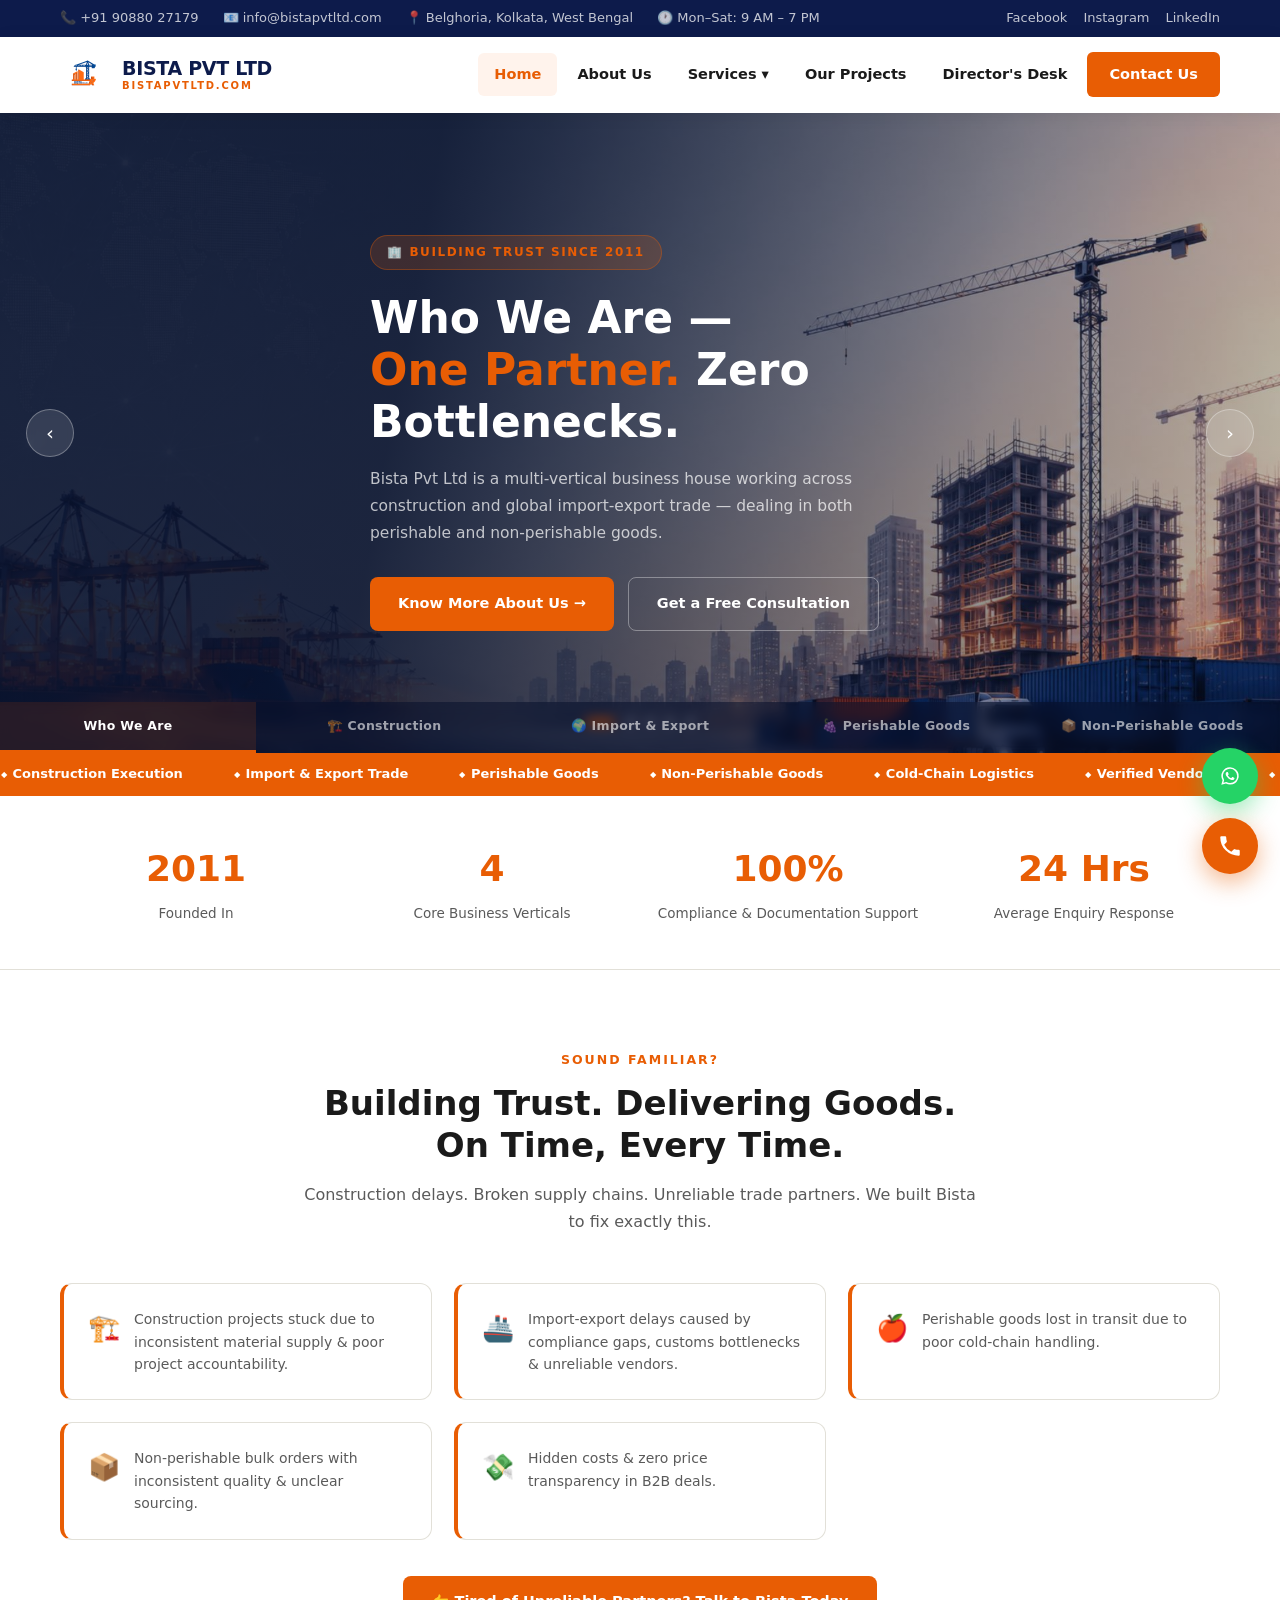
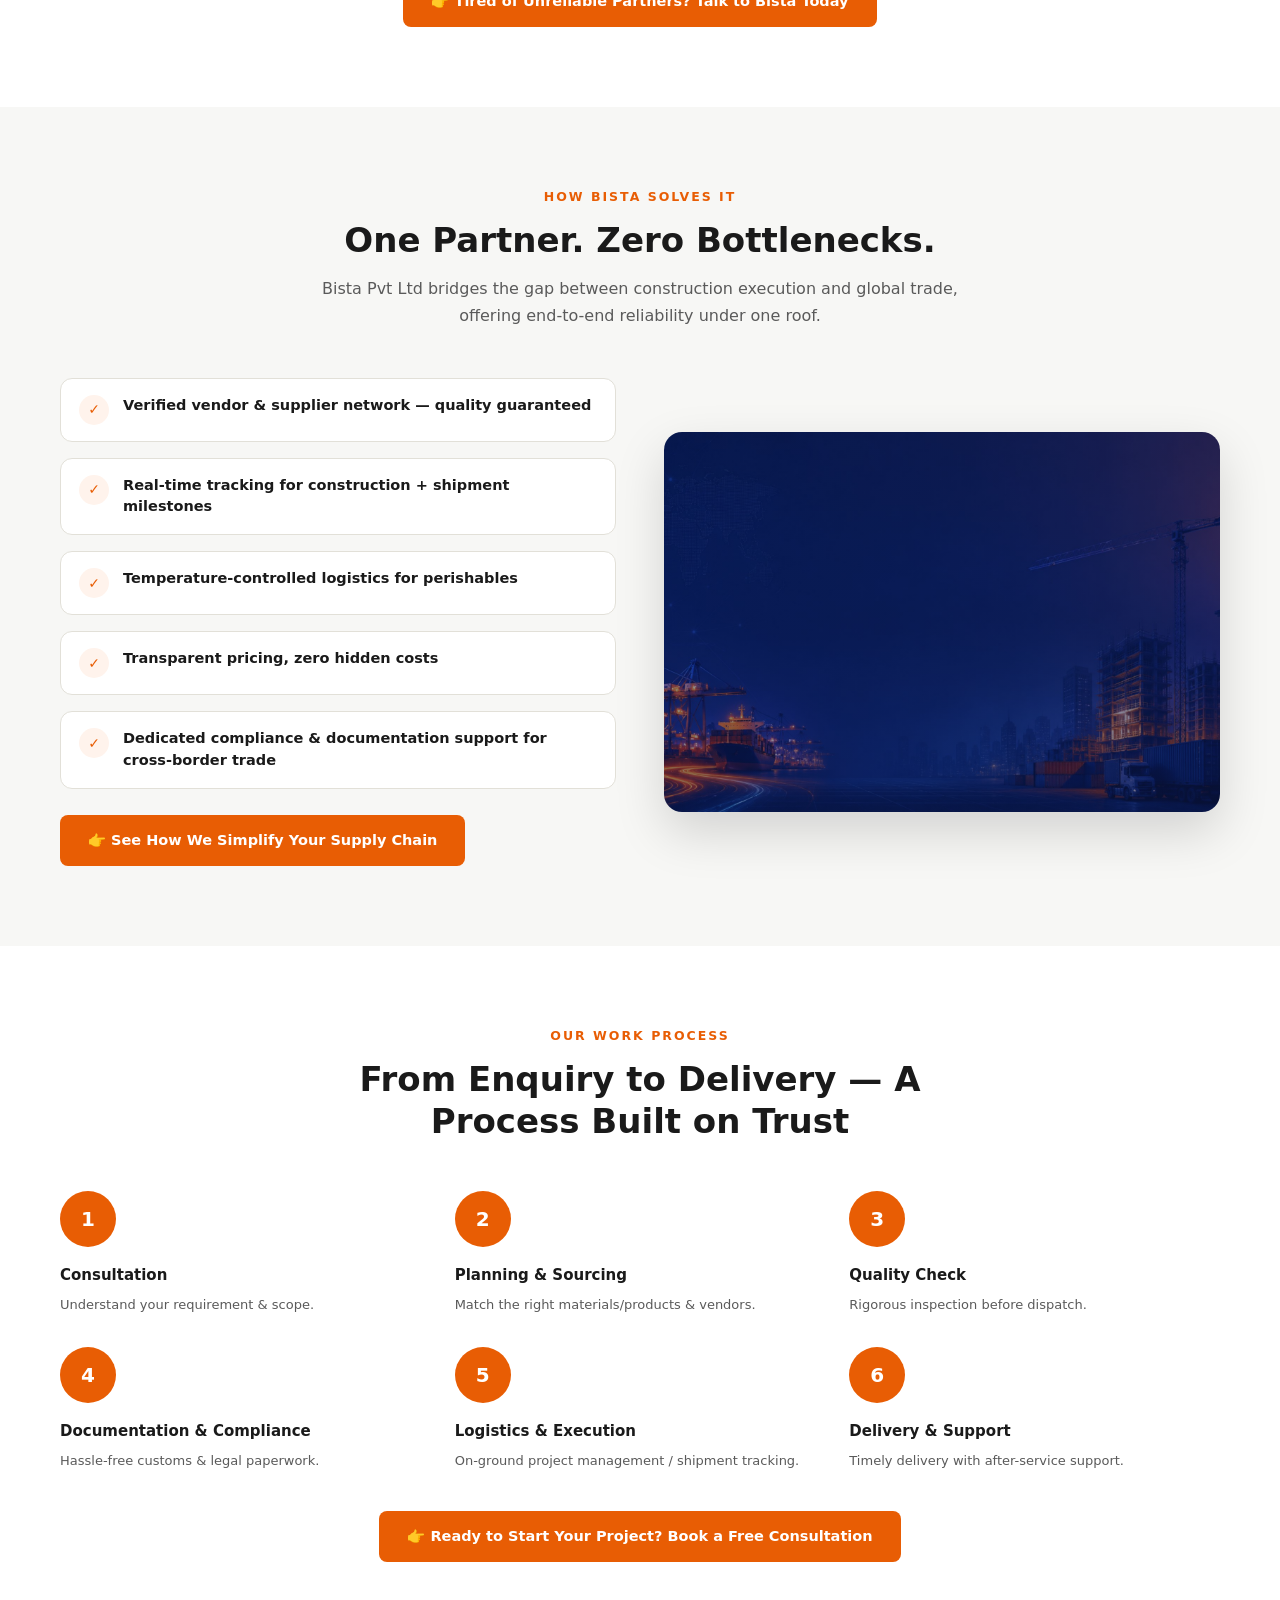
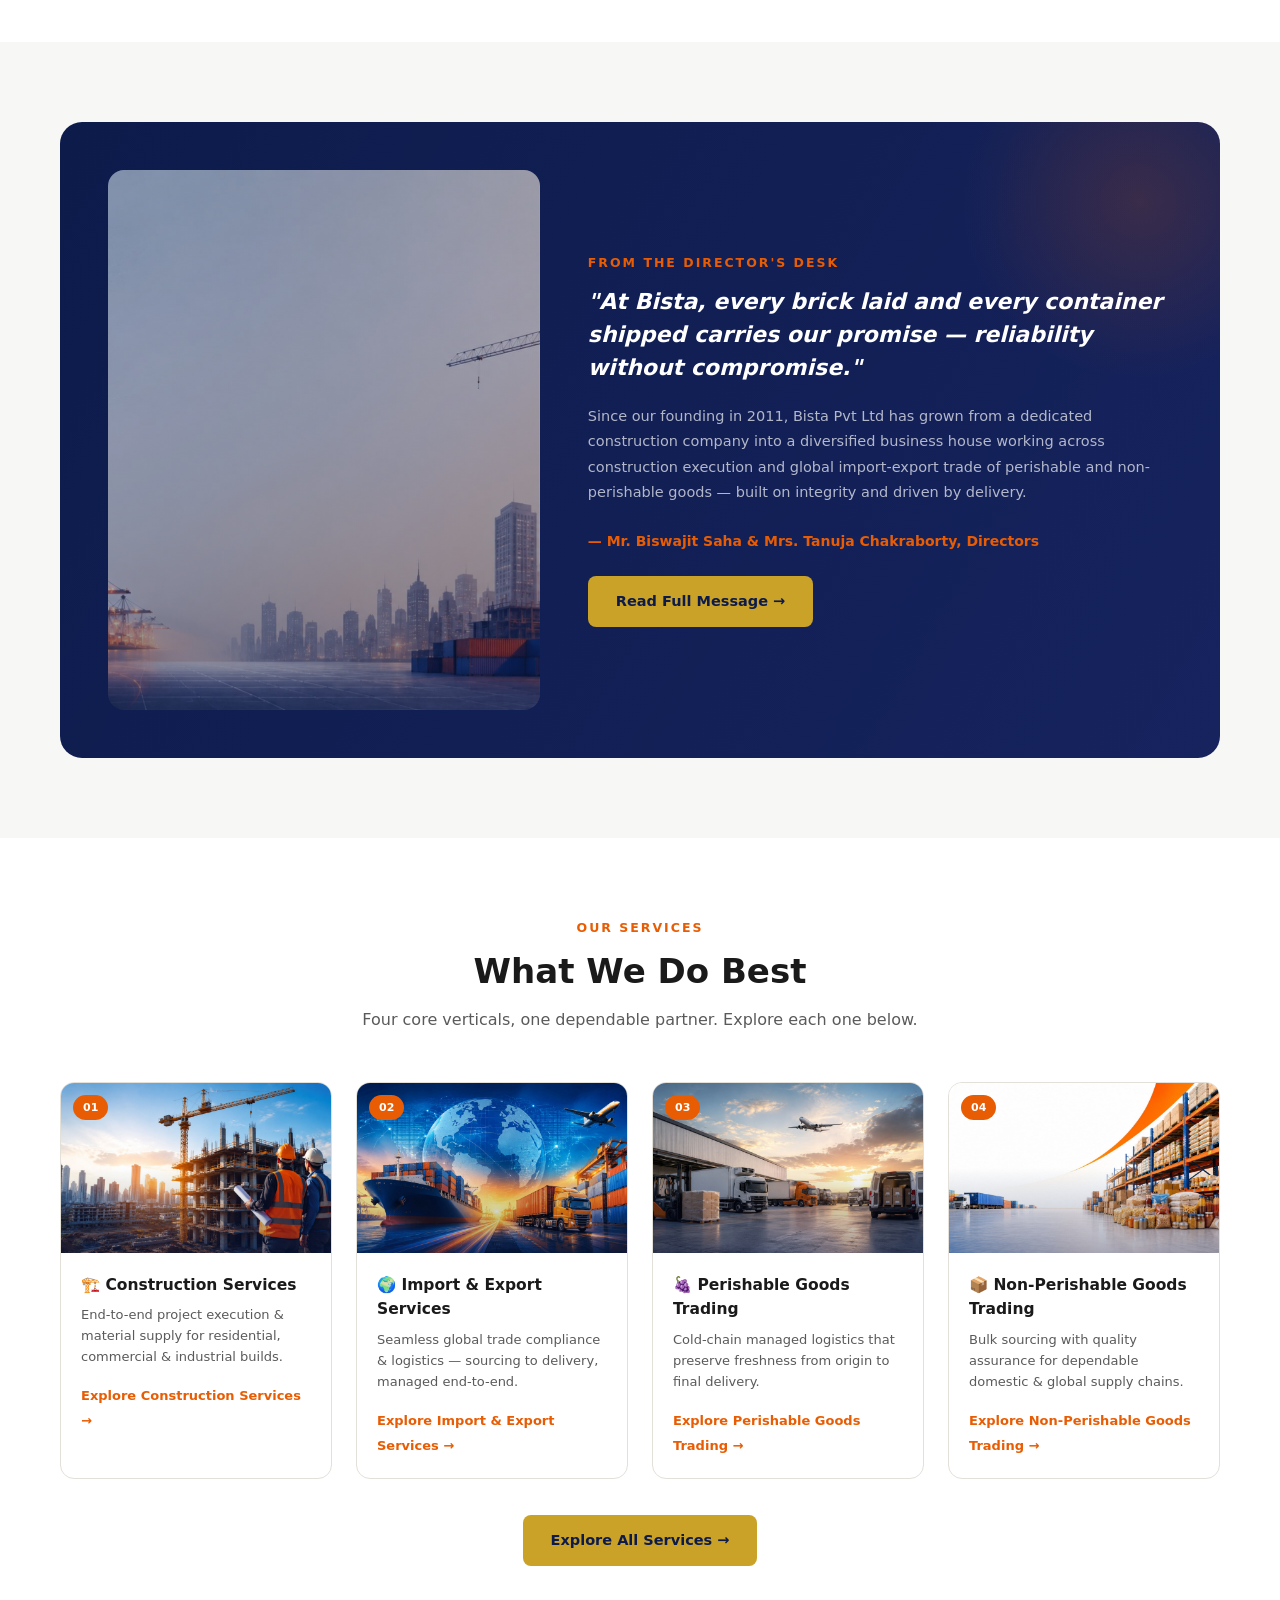
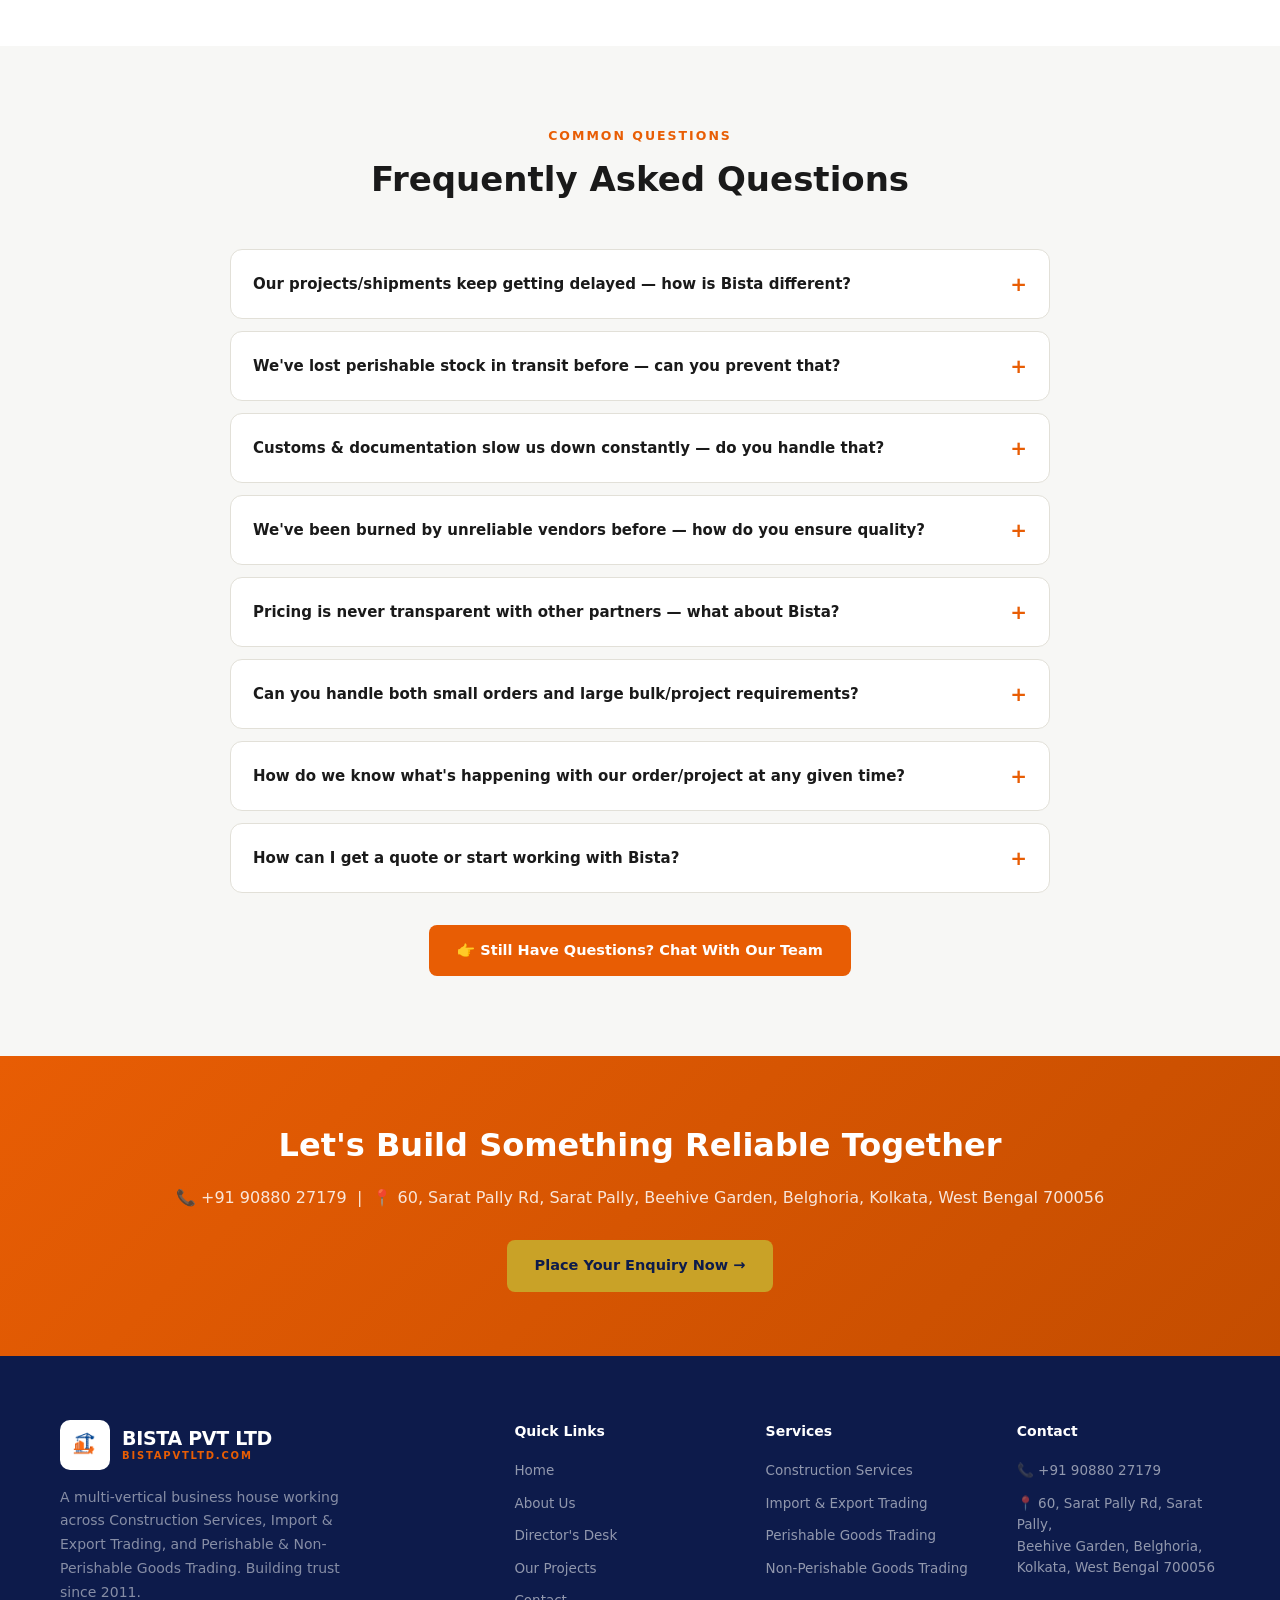
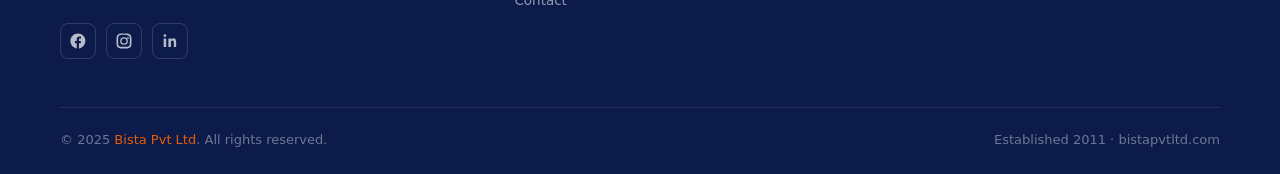
==== commit 04e1e72d: "Updated website" ====
--- a/index.html
+++ b/index.html
@@ -63,7 +63,7 @@
 <!-- HERO SLIDER -->
 <section class="hero-slider" id="heroSlider">
 
-  <div class="hero-slide active" style="background-image:url('images/construction-hero.jpg');" data-tab="0">
+  <div class="hero-slide active" style="background-image:url('images/port-day.jpg');" data-tab="0">
     <div class="hero-slide-content">
       <div class="container">
         <div class="hero-tag">🏢 Building Trust Since 2011</div>
